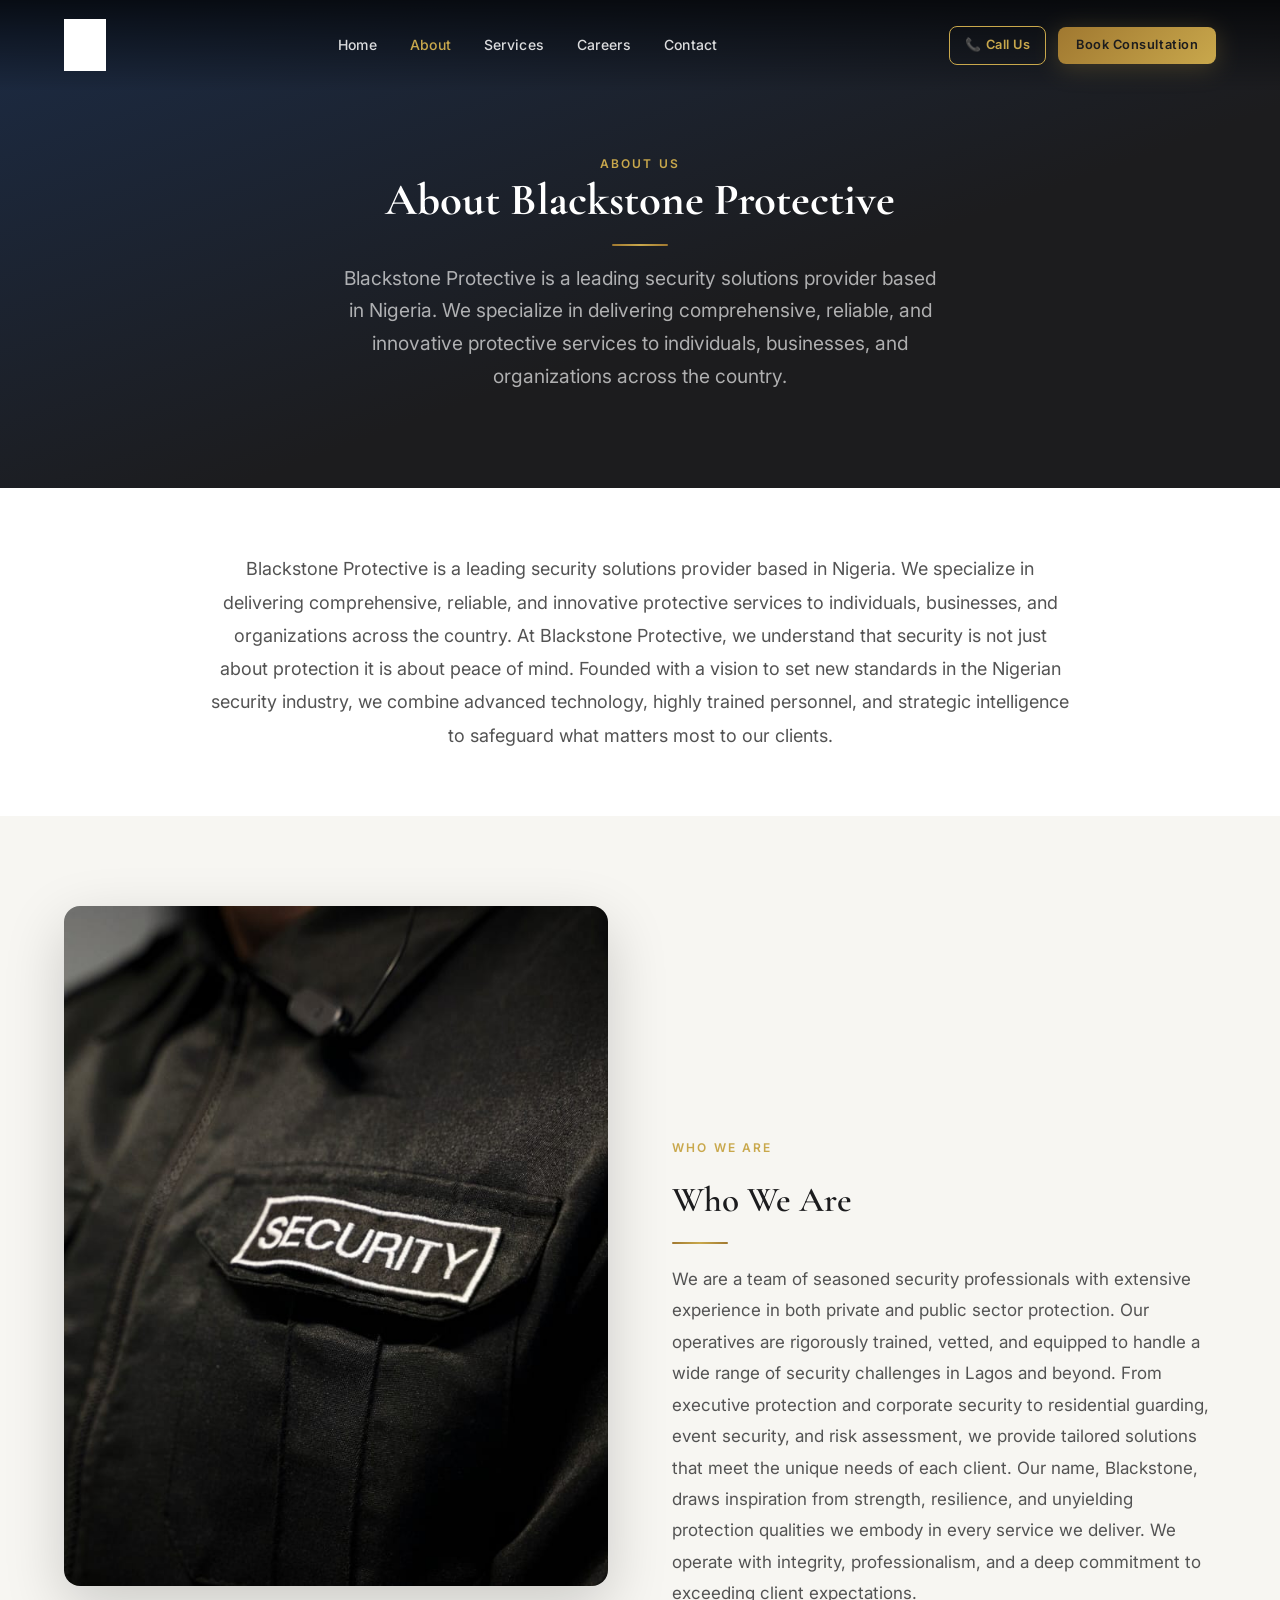
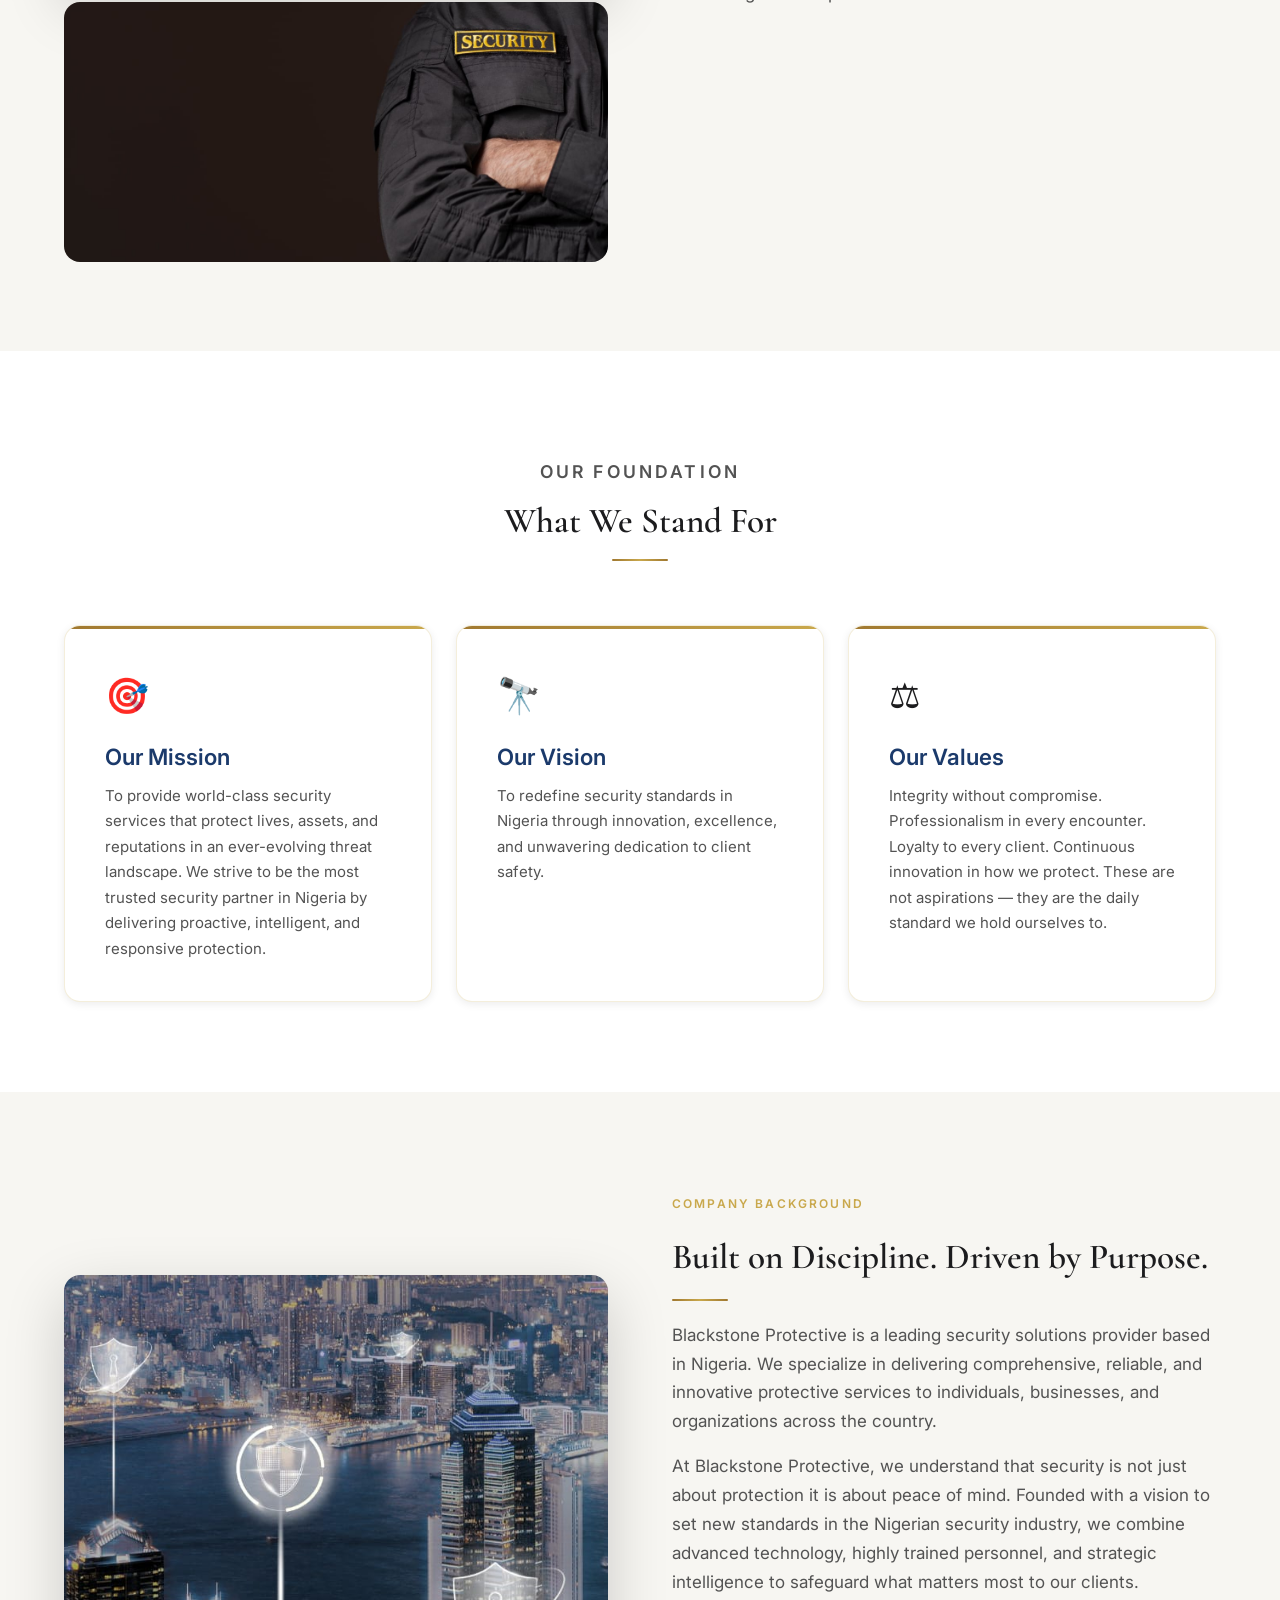
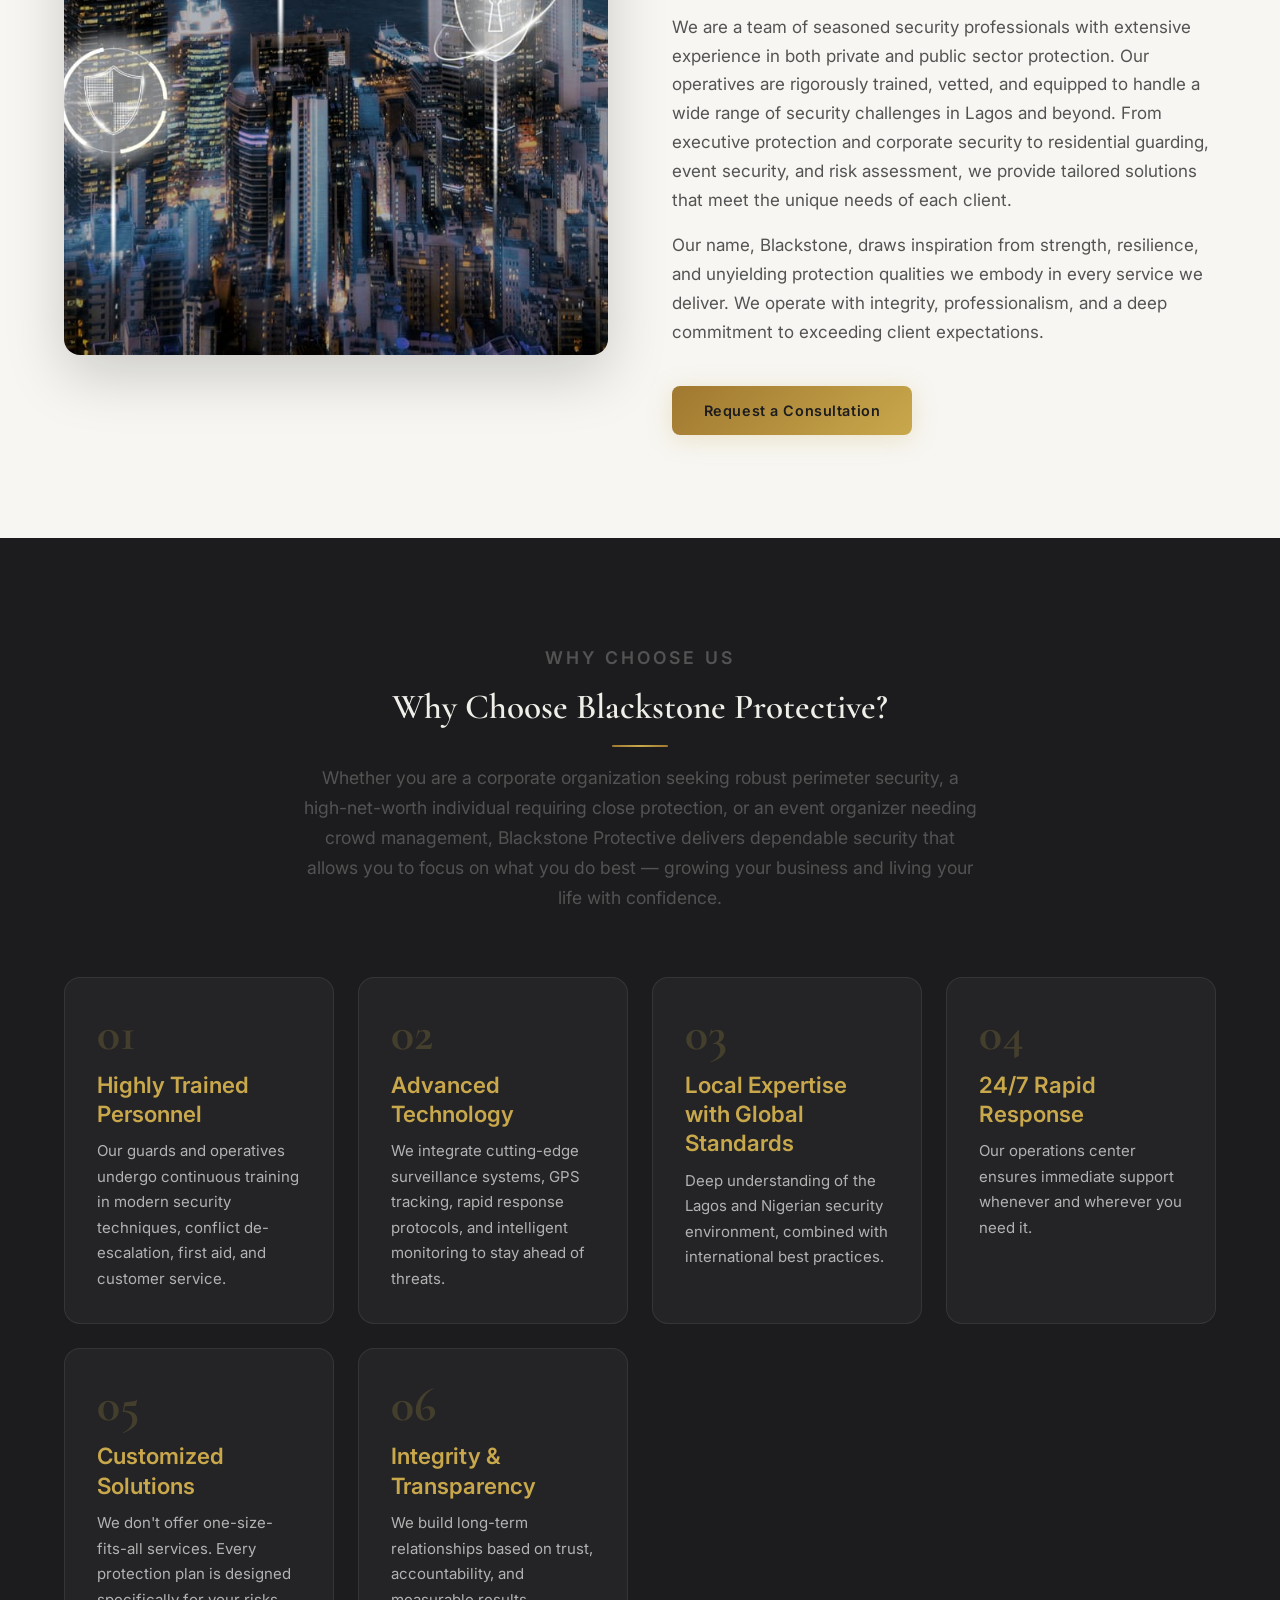
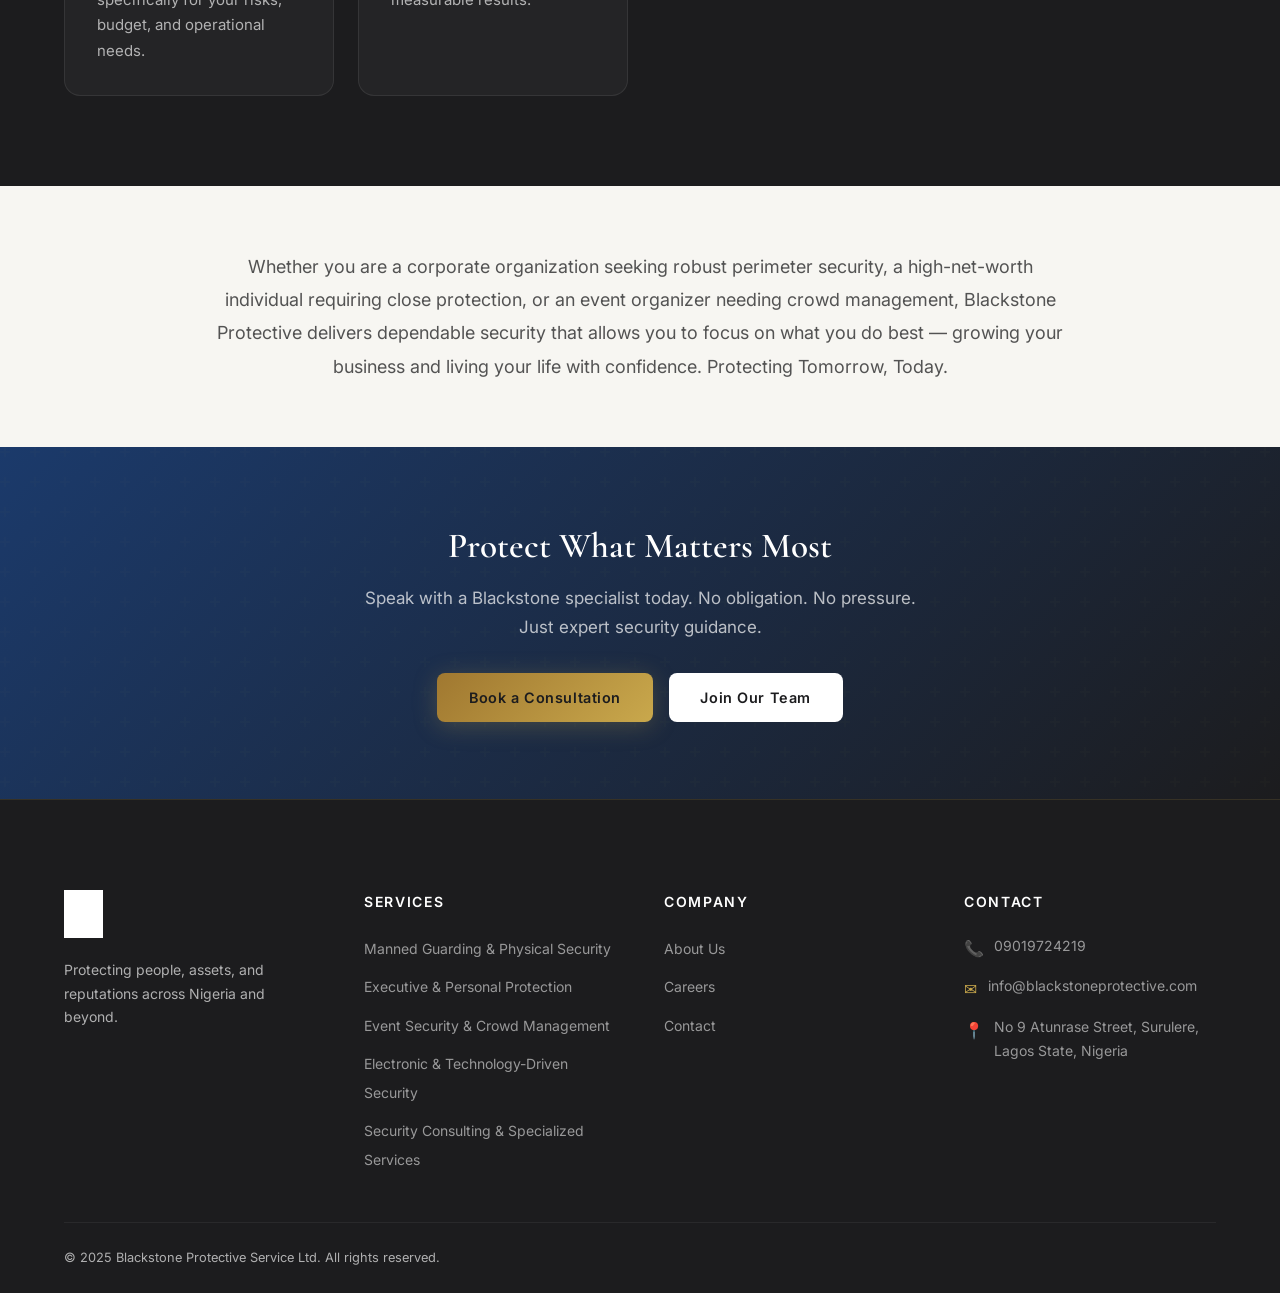
==== about.html @ 9a38664b "Initial commit" ====
<!DOCTYPE html>
<html lang="en">
<head>
  <meta charset="UTF-8">
  <meta name="viewport" content="width=device-width, initial-scale=1.0">
  <title>About Us | Blackstone Protective Service Ltd</title>
  <meta name="description" content="Learn about Blackstone Protective Service Ltd — a leading security solutions provider in Nigeria specialising in comprehensive, reliable, and innovative protective services.">
  <meta name="robots" content="index, follow">
  <link rel="canonical" href="https://blackstoneprotective.com/about.html">
  <meta property="og:title" content="About Blackstone Protective Service Ltd">
  <meta property="og:description" content="We are a team of seasoned security professionals delivering world-class security services that protect lives, assets, and reputations in Nigeria.">
  <meta property="og:image" content="/images/uploads/about-security-badge.jpeg">
  <link rel="icon" type="image/png" href="/images/uploads/logo.png">
  <link rel="preconnect" href="https://fonts.googleapis.com">
  <link rel="preconnect" href="https://fonts.gstatic.com" crossorigin>
  <link rel="stylesheet" href="/css/style.css">
</head>
<body>

<!-- HEADER -->
<header id="site-header" role="banner">
  <div class="container header-inner">
    <a href="/" class="site-logo" aria-label="Blackstone Protective — Home">
      <img src="/images/uploads/logo.png" alt="Blackstone Protective Service Ltd" id="header-logo">
    </a>
    <nav class="site-nav" aria-label="Main navigation">
      <a href="/">Home</a>
      <a href="/about.html" class="active">About</a>
      <a href="/#services">Services</a>
      <a href="/careers.html">Careers</a>
      <a href="/booking.html">Contact</a>
    </nav>
    <div class="header-cta">
      <a href="tel:09019724219" class="btn btn-outline" style="font-size:0.8rem;padding:0.6em 1.2em;">📞 Call Us</a>
      <a href="/booking.html" class="btn btn-primary" style="font-size:0.8rem;padding:0.6em 1.4em;">Book Consultation</a>
    </div>
    <button class="menu-toggle" id="menu-toggle" aria-label="Toggle navigation" aria-expanded="false">
      <span></span><span></span><span></span>
    </button>
  </div>
</header>

<nav class="mobile-nav" id="mobile-nav" aria-label="Mobile navigation">
  <a href="/">Home</a><a href="/about.html">About</a><a href="/#services">Services</a>
  <a href="/careers.html">Careers</a><a href="/booking.html">Contact</a>
  <div class="mobile-nav-footer">
    <a href="/booking.html" class="btn btn-primary">Book a Consultation</a>
  </div>
</nav>

<main id="main-content">

<!-- PAGE HERO -->
<section class="page-hero" aria-labelledby="about-page-title">
  <div class="container">
    <p class="overline" id="about-overline">About Us</p>
    <h1 id="about-page-title">About Blackstone Protective</h1>
    <div class="gold-divider" style="margin: 1rem auto;"></div>
    <p class="subtitle" id="about-subtitle">Blackstone Protective is a leading security solutions provider based in Nigeria, specializing in comprehensive, reliable, and innovative protective services.</p>
  </div>
</section>

<!-- OPENING PARAGRAPH -->
<section style="background: var(--white); padding-block: clamp(2.5rem, 5vw, 4rem);" aria-label="About Blackstone Protective">
  <div class="container">
    <div style="max-width: 860px; margin-inline: auto; text-align: center;">
      <p id="about-opening" style="font-size: clamp(1rem, 1.5vw, 1.125rem); line-height: 1.85; color: var(--text-secondary);">Blackstone Protective is a leading security solutions provider based in Nigeria. We specialize in delivering comprehensive, reliable, and innovative protective services to individuals, businesses, and organizations across the country. At Blackstone Protective, we understand that security is not just about protection it is about peace of mind. Founded with a vision to set new standards in the Nigerian security industry, we combine advanced technology, highly trained personnel, and strategic intelligence to safeguard what matters most to our clients.</p>
    </div>
  </div>
</section>

<!-- WHO WE ARE -->
<section style="background: var(--off-white); padding-block: clamp(3rem, 7vw, 6rem);" aria-labelledby="who-we-are-title">
  <div class="container">
    <div class="about-grid">
      <div class="about-image-wrap fade-up" style="display:flex; flex-direction:column; gap:1rem;">
        <img class="about-image-main" id="who-we-are-img1" src="/images/uploads/about-security-badge.jpeg" alt="Security operative in black uniform with SECURITY badge" loading="lazy" style="border-radius: var(--radius-lg); object-fit:cover; width:100%;">
        <img id="who-we-are-img2" src="/images/uploads/about-operative-arms-crossed.jpeg" alt="Security operative in black uniform with arms crossed against dark background" loading="lazy" style="border-radius: var(--radius-lg); object-fit:cover; width:100%; max-height:260px;">
      </div>
      <div class="about-content fade-up delay-2">
        <p class="overline" style="color: var(--gold);" id="who-we-are-overline">Who We Are</p>
        <h2 style="color: var(--charcoal);" id="who-we-are-title">Who We Are</h2>
        <div class="gold-divider left"></div>
        <p id="who-we-are-body" style="color: var(--text-secondary); line-height:1.85; margin-top:1.25rem;">We are a team of seasoned security professionals with extensive experience in both private and public sector protection. Our operatives are rigorously trained, vetted, and equipped to handle a wide range of security challenges in Lagos and beyond. From executive protection and corporate security to residential guarding, event security, and risk assessment, we provide tailored solutions that meet the unique needs of each client. Our name, Blackstone, draws inspiration from strength, resilience, and unyielding protection qualities we embody in every service we deliver. We operate with integrity, professionalism, and a deep commitment to exceeding client expectations.</p>
      </div>
    </div>
  </div>
</section>

<!-- MISSION / VISION -->
<section aria-labelledby="mvv-title" style="padding-block: clamp(3rem, 7vw, 6rem);">
  <div class="container">
    <div class="section-header fade-up">
      <p class="overline">Our Foundation</p>
      <h2 id="mvv-title">What We Stand For</h2>
      <div class="gold-divider"></div>
    </div>
    <div class="mv-grid">
      <div class="mv-card fade-up delay-1" id="mission-card">
        <div class="mv-icon" id="mission-icon">🎯</div>
        <h3 id="mission-title">Our Mission</h3>
        <p id="mission-body">To provide world-class security services that protect lives, assets, and reputations in an ever-evolving threat landscape. We strive to be the most trusted security partner in Nigeria by delivering proactive, intelligent, and responsive protection.</p>
      </div>
      <div class="mv-card fade-up delay-2" id="vision-card">
        <div class="mv-icon" id="vision-icon">🔭</div>
        <h3 id="vision-title">Our Vision</h3>
        <p id="vision-body">To redefine security standards in Nigeria through innovation, excellence, and unwavering dedication to client safety.</p>
      </div>
      <div class="mv-card fade-up delay-3" id="values-card">
        <div class="mv-icon" id="values-icon">⚖️</div>
        <h3 id="values-title">Our Values</h3>
        <p id="values-body">Integrity without compromise. Professionalism in every encounter. Loyalty to every client. Continuous innovation in how we protect. These are not aspirations — they are the daily standard we hold ourselves to.</p>
      </div>
    </div>
  </div>
</section>

<!-- STORY / CITY SECURITY IMAGE -->
<section style="background: var(--off-white);" aria-labelledby="story-title">
  <div class="container">
    <div class="about-grid" style="flex-direction: row-reverse;">
      <div class="about-image-wrap fade-up">
        <img class="about-image-main" id="story-img" src="/images/uploads/about-city-security-digital.jpeg" alt="City skyline at night with digital security shield overlays" loading="lazy">
      </div>
      <div class="about-content fade-up delay-2">
        <p class="overline" style="color: var(--gold);" id="story-overline">Company Background</p>
        <h2 style="color: var(--charcoal);" id="story-title">Built on Discipline.<br>Driven by Purpose.</h2>
        <div class="gold-divider left"></div>
        <div id="story-paragraphs" style="margin-top:1.25rem;"></div>
        <a href="/booking.html" class="btn btn-primary" id="story-cta" style="margin-top:1.5rem;">Request a Consultation</a>
      </div>
    </div>
  </div>
</section>

<!-- WHY CHOOSE BLACKSTONE PROTECTIVE -->
<section id="why-choose" aria-labelledby="why-title" style="padding-block: clamp(3rem, 7vw, 6rem);">
  <div class="container">
    <div class="section-header fade-up">
      <p class="overline" id="why-overline">Why Choose Us</p>
      <h2 id="why-title">Why Choose Blackstone Protective?</h2>
      <div class="gold-divider"></div>
      <p id="why-subtitle" style="max-width:680px;margin-inline:auto;color:var(--text-secondary);">Every decision we make is filtered through one question: does this better protect our client? Here is what that commitment looks like in practice.</p>
    </div>
    <div class="why-grid" id="why-grid">
      <!-- Populated by JS -->
    </div>
  </div>
</section>

<!-- CLOSING PARAGRAPH -->
<section style="background: var(--off-white); padding-block: clamp(2.5rem, 5vw, 4rem);" aria-label="Closing statement">
  <div class="container">
    <div style="max-width: 860px; margin-inline: auto; text-align: center;">
      <p id="about-closing" style="font-size: clamp(1rem, 1.5vw, 1.125rem); line-height: 1.85; color: var(--text-secondary);">Whether you are a corporate organization seeking robust perimeter security, a high-net-worth individual requiring close protection, or an event organizer needing crowd management, Blackstone Protective delivers dependable security that allows you to focus on what you do best — growing your business and living your life with confidence. Protecting Tomorrow, Today.</p>
    </div>
  </div>
</section>

<!-- CTA BANNER -->
<div class="cta-banner">
  <div class="container">
    <h2>Protect What Matters Most</h2>
    <p>Speak with a Blackstone specialist today. No obligation. No pressure. Just expert security guidance.</p>
    <div class="btn-group">
      <a href="/booking.html" class="btn btn-primary" id="about-cta-book">Book a Consultation</a>
      <a href="/careers.html" class="btn btn-white" id="about-cta-careers">Join Our Team</a>
    </div>
  </div>
</div>

</main>

<!-- FOOTER -->
<footer role="contentinfo">
  <div class="container">
    <div class="footer-grid">
      <div class="footer-brand">
        <div class="logo-wrap"><img src="/images/uploads/logo.png" alt="Blackstone Protective"></div>
        <p>Protecting people, assets, and reputations across Nigeria and beyond.</p>
      </div>
      <div class="footer-col"><h4>Services</h4><ul>
        <li><a href="/#services">Manned Guarding & Physical Security</a></li>
        <li><a href="/#services">Executive & Personal Protection</a></li>
        <li><a href="/#services">Event Security & Crowd Management</a></li>
        <li><a href="/#services">Electronic & Technology-Driven Security</a></li>
        <li><a href="/#services">Security Consulting & Specialized Services</a></li>
      </ul></div>
      <div class="footer-col"><h4>Company</h4><ul>
        <li><a href="/about.html">About Us</a></li>
        <li><a href="/careers.html">Careers</a></li>
        <li><a href="/booking.html">Contact</a></li>
      </ul></div>
      <div class="footer-col"><h4>Contact</h4>
        <div class="footer-contact-item"><span class="icon">📞</span><a href="tel:09019724219">09019724219</a></div>
        <div class="footer-contact-item"><span class="icon">✉️</span><a href="mailto:info@blackstoneprotective.com">info@blackstoneprotective.com</a></div>
        <div class="footer-contact-item"><span class="icon">📍</span><span>No 9 Atunrase Street, Surulere, Lagos State, Nigeria</span></div>
      </div>
    </div>
    <div class="footer-bottom">
      <p>© 2025 Blackstone Protective Service Ltd. All rights reserved.</p>
    </div>
  </div>
</footer>

<button id="back-to-top" aria-label="Back to top" style="position:fixed;bottom:2rem;right:2rem;width:44px;height:44px;border-radius:50%;background:var(--gold);color:var(--charcoal);font-size:1.2rem;display:flex;align-items:center;justify-content:center;box-shadow:var(--shadow-gold);opacity:0;transform:translateY(10px);transition:opacity 0.3s,transform 0.3s;pointer-events:none;z-index:900;border:none;cursor:pointer;">↑</button>
<style>#back-to-top.visible{opacity:1;transform:translateY(0);pointer-events:auto;}</style>

<script src="/js/cms-fetch.js"></script>
<script src="/js/main.js"></script>
<script>
(async () => {
  const data = await CMS.fetch('about');
  if (!data) return;

  const setText = (id, val) => { const el = document.getElementById(id); if (el && val != null) el.textContent = val; };

  // Page hero
  setText('about-overline',   data.page_hero?.overline);
  setText('about-page-title', data.page_hero?.title);
  setText('about-subtitle',   data.page_hero?.subtitle);

  // Opening paragraph
  setText('about-opening', data.opening_paragraph);

  // Who We Are
  if (data.who_we_are) {
    setText('who-we-are-title', data.who_we_are.title);
    setText('who-we-are-body',  data.who_we_are.body);
    const img1 = document.getElementById('who-we-are-img1');
    if (img1 && data.who_we_are.image) { img1.src = data.who_we_are.image; img1.alt = data.who_we_are.image_alt || ''; }
    const img2 = document.getElementById('who-we-are-img2');
    if (img2 && data.who_we_are.image2) { img2.src = data.who_we_are.image2; img2.alt = data.who_we_are.image2_alt || ''; }
  }

  // M V V
  setText('mission-icon',  data.mission?.icon);
  setText('mission-title', data.mission?.title);
  setText('mission-body',  data.mission?.body);
  setText('vision-icon',   data.vision?.icon);
  setText('vision-title',  data.vision?.title);
  setText('vision-body',   data.vision?.body);
  setText('values-icon',   data.values?.icon);
  setText('values-title',  data.values?.title);
  setText('values-body',   data.values?.body);

  // Story
  setText('story-overline', data.story_section?.overline);
  setText('story-title',    data.story_section?.title);
  if (data.story_section?.paragraphs) {
    document.getElementById('story-paragraphs').innerHTML =
      data.story_section.paragraphs.map(p => `<p style="color:var(--text-secondary);margin-bottom:1rem;">${p}</p>`).join('');
  }
  if (data.story_section?.image) {
    const img = document.getElementById('story-img');
    img.src = data.story_section.image;
    img.alt = data.story_section.image_alt || '';
  }

  // Why Choose
  setText('why-overline',  data.why_choose?.overline);
  setText('why-title',     data.why_choose?.title);
  setText('why-subtitle',  data.why_choose?.subtitle);
  if (data.why_choose?.items) {
    document.getElementById('why-grid').innerHTML = data.why_choose.items.map((item, i) => `
      <div class="why-card fade-up delay-${(i % 4) + 1}" id="why-${i+1}">
        <div class="why-number">${item.number}</div>
        <h3>${item.title}</h3>
        <p>${item.body}</p>
      </div>
    `).join('');
  }

  // Closing paragraph
  setText('about-closing', data.closing_paragraph);

  CMS.observeFade();
})();
</script>
</body>
</html>
---- css/style.css ----
/* ============================================================
   BLACKSTONE PROTECTIVE SERVICE LTD — GLOBAL STYLESHEET
   Charcoal · White · Gold accent
   Mobile-first | CSS Grid + Flexbox | CSS clamp() typography
   ============================================================ */

/* ── Google Fonts ── */
@import url('https://fonts.googleapis.com/css2?family=Cormorant+Garamond:wght@400;600;700&family=Inter:wght@300;400;500;600;700&display=swap');

/* ── Design Tokens ── */
:root {
  --charcoal:          #1C1C1E;
  --charcoal-800:      #232325;
  --charcoal-700:      #2C2C2E;
  --charcoal-600:      #3A3A3C;
  --gold:              #C9A84C;
  --gold-light:        #E0C46A;
  --gold-dark:         #A07830;
  --sec-blue:          #1B3A6B;
  --sec-blue-light:    #2D5FA6;
  --white:             #FFFFFF;
  --off-white:         #F7F6F2;
  --text-primary:      #1C1C1E;
  --text-secondary:    #535353;
  --text-muted:        #8A8A8E;
  --text-on-dark:      #F0EEE8;
  --border:            rgba(201,168,76,0.2);
  --border-subtle:     rgba(255,255,255,0.08);
  --shadow-sm:         0 2px 8px rgba(0,0,0,0.08);
  --shadow-md:         0 8px 32px rgba(0,0,0,0.12);
  --shadow-lg:         0 20px 60px rgba(0,0,0,0.18);
  --shadow-gold:       0 4px 24px rgba(201,168,76,0.25);
  --radius-sm:         4px;
  --radius-md:         8px;
  --radius-lg:         16px;
  --transition:        0.3s cubic-bezier(0.4, 0, 0.2, 1);
  --transition-slow:   0.6s cubic-bezier(0.4, 0, 0.2, 1);
  --section-pad:       clamp(4rem, 8vw, 8rem);
  --container:         min(90%, 1200px);
  --font-display:      'Cormorant Garamond', Georgia, serif;
  --font-body:         'Inter', system-ui, sans-serif;
}

/* ── Reset & Base ── */
*, *::before, *::after { box-sizing: border-box; margin: 0; padding: 0; }

html {
  scroll-behavior: smooth;
  -webkit-text-size-adjust: 100%;
}

body {
  font-family: var(--font-body);
  font-size: clamp(0.9375rem, 1.5vw, 1.0625rem);
  line-height: 1.7;
  color: var(--text-primary);
  background: var(--white);
  overflow-x: hidden;
}

img { max-width: 100%; height: auto; display: block; }
a { text-decoration: none; color: inherit; }
ul, ol { list-style: none; }
button { cursor: pointer; font-family: var(--font-body); border: none; background: none; }
input, select, textarea, button { font: inherit; }

/* ── Utility ── */
.container { width: var(--container); margin-inline: auto; }

.visually-hidden {
  position: absolute;
  width: 1px; height: 1px;
  padding: 0; margin: -1px;
  overflow: hidden;
  clip: rect(0,0,0,0);
  white-space: nowrap;
  border: 0;
}

/* Honeypot */
.hp-field { display: none !important; visibility: hidden; height: 0; width: 0; position: absolute; left: -9999px; }

/* ── Typography Scale ── */
.display-1 { font-family: var(--font-display); font-size: clamp(2.8rem, 6vw, 5.5rem); font-weight: 700; line-height: 1.1; letter-spacing: -0.02em; }
.display-2 { font-family: var(--font-display); font-size: clamp(2rem, 4.5vw, 3.8rem); font-weight: 700; line-height: 1.15; letter-spacing: -0.015em; }
h1 { font-family: var(--font-display); font-size: clamp(1.8rem, 3.5vw, 2.8rem); font-weight: 700; line-height: 1.2; }
h2 { font-family: var(--font-display); font-size: clamp(1.5rem, 2.8vw, 2.2rem); font-weight: 600; line-height: 1.25; }
h3 { font-size: clamp(1.1rem, 2vw, 1.4rem); font-weight: 600; line-height: 1.3; }
h4 { font-size: clamp(1rem, 1.5vw, 1.15rem); font-weight: 600; }
.overline { font-size: 0.75rem; font-weight: 600; letter-spacing: 0.18em; text-transform: uppercase; color: var(--gold); }

/* ── Section Layout ── */
section { padding-block: var(--section-pad); position: relative; }
.section-header { text-align: center; max-width: 680px; margin-inline: auto; margin-bottom: clamp(2.5rem, 5vw, 4rem); }
.section-header p { margin-top: 1rem; color: var(--text-secondary); font-size: clamp(0.95rem, 1.5vw, 1.1rem); }
.section-header .overline { margin-bottom: 0.75rem; }

/* ── Gold Divider ── */
.gold-divider {
  width: 3.5rem; height: 2px;
  background: linear-gradient(90deg, var(--gold-dark), var(--gold), var(--gold-dark));
  margin: 1rem auto 0;
  border-radius: 2px;
}
.gold-divider.left { margin-left: 0; }

/* ── Buttons ── */
.btn {
  display: inline-flex; align-items: center; gap: 0.5rem;
  padding: 0.85em 2.2em;
  font-size: 0.9rem; font-weight: 600; letter-spacing: 0.04em;
  border-radius: var(--radius-md);
  transition: var(--transition);
  white-space: nowrap;
}

.btn-primary {
  background: linear-gradient(135deg, var(--gold-dark), var(--gold));
  color: var(--charcoal);
  box-shadow: var(--shadow-gold);
}
.btn-primary:hover { background: linear-gradient(135deg, var(--gold), var(--gold-light)); transform: translateY(-2px); box-shadow: 0 8px 30px rgba(201,168,76,0.4); }

.btn-outline {
  border: 1.5px solid var(--gold);
  color: var(--gold);
  background: transparent;
}
.btn-outline:hover { background: var(--gold); color: var(--charcoal); transform: translateY(-2px); }

.btn-dark {
  background: var(--charcoal);
  color: var(--white);
}
.btn-dark:hover { background: var(--charcoal-700); transform: translateY(-2px); box-shadow: var(--shadow-md); }

.btn-white {
  background: var(--white);
  color: var(--charcoal);
  font-weight: 600;
}
.btn-white:hover { background: var(--off-white); transform: translateY(-2px); }

/* ── Loading Skeleton ── */
.skeleton { background: linear-gradient(90deg, #e8e8e8 25%, #f2f2f2 50%, #e8e8e8 75%); background-size: 200% 100%; animation: skeleton-pulse 1.5s ease-in-out infinite; border-radius: var(--radius-sm); }
@keyframes skeleton-pulse { 0% { background-position: 200% 0; } 100% { background-position: -200% 0; } }

/* ── Fade-in Animation ── */
.fade-up { opacity: 0; transform: translateY(30px); transition: opacity 0.7s ease, transform 0.7s ease; }
.fade-up.in-view { opacity: 1; transform: translateY(0); }
.fade-up.delay-1 { transition-delay: 0.1s; }
.fade-up.delay-2 { transition-delay: 0.2s; }
.fade-up.delay-3 { transition-delay: 0.3s; }
.fade-up.delay-4 { transition-delay: 0.4s; }

/* ============================================================
   HEADER
   ============================================================ */
#site-header {
  position: fixed; top: 0; left: 0; right: 0; z-index: 1000;
  padding-block: 1.2rem;
  transition: background var(--transition), box-shadow var(--transition), padding var(--transition);
}

#site-header.scrolled {
  background: rgba(28,28,30,0.97);
  backdrop-filter: blur(12px);
  -webkit-backdrop-filter: blur(12px);
  box-shadow: 0 1px 0 rgba(201,168,76,0.2), 0 4px 24px rgba(0,0,0,0.3);
  padding-block: 0.8rem;
}

#site-header.at-top {
  background: linear-gradient(180deg, rgba(0,0,0,0.7) 0%, transparent 100%);
}

.header-inner {
  display: flex; align-items: center; justify-content: space-between;
  gap: 2rem;
}

.site-logo {
  flex-shrink: 0;
  display: flex; align-items: center;
}

.site-logo img {
  height: clamp(36px, 5vw, 52px);
  width: auto;
  object-fit: contain;
  filter: brightness(0) invert(1);
  transition: opacity var(--transition);
}
.site-logo:hover img { opacity: 0.85; }

/* Logo text fallback */
.logo-text {
  font-family: var(--font-display);
  font-size: clamp(1.1rem, 2vw, 1.5rem);
  font-weight: 700;
  color: var(--white);
  letter-spacing: 0.05em;
  display: flex; flex-direction: column; line-height: 1.1;
}
.logo-text span { font-size: 0.55em; font-weight: 400; letter-spacing: 0.2em; color: var(--gold); }

/* Nav */
.site-nav { display: none; }

@media (min-width: 900px) {
  .site-nav {
    display: flex; align-items: center; gap: 0.25rem;
  }
}

.site-nav a {
  padding: 0.5rem 0.9rem;
  font-size: 0.875rem; font-weight: 500;
  color: rgba(255,255,255,0.85);
  border-radius: var(--radius-sm);
  transition: color var(--transition), background var(--transition);
  letter-spacing: 0.02em;
}
.site-nav a:hover, .site-nav a.active { color: var(--gold); }

.header-cta {
  display: none;
}
@media (min-width: 900px) {
  .header-cta { display: flex; align-items: center; gap: 0.75rem; }
}

/* Mobile menu toggle */
.menu-toggle {
  display: flex; flex-direction: column; justify-content: center; gap: 5px;
  width: 36px; height: 36px; padding: 4px;
  cursor: pointer; background: none; border: none;
  border-radius: var(--radius-sm);
  transition: background var(--transition);
}
.menu-toggle:hover { background: rgba(255,255,255,0.1); }
.menu-toggle span {
  display: block; width: 100%; height: 2px;
  background: var(--white);
  border-radius: 2px;
  transition: transform var(--transition), opacity var(--transition);
}
.menu-toggle.open span:nth-child(1) { transform: translateY(7px) rotate(45deg); }
.menu-toggle.open span:nth-child(2) { opacity: 0; transform: scaleX(0); }
.menu-toggle.open span:nth-child(3) { transform: translateY(-7px) rotate(-45deg); }

@media (min-width: 900px) { .menu-toggle { display: none; } }

/* Mobile nav drawer */
.mobile-nav {
  display: none;
  position: fixed; top: 0; left: 0; right: 0; bottom: 0; z-index: 999;
  background: rgba(28,28,30,0.98);
  backdrop-filter: blur(20px);
  flex-direction: column; align-items: center; justify-content: center;
  gap: 0.5rem;
  padding: 2rem;
}
.mobile-nav.open { display: flex; }

.mobile-nav a {
  font-family: var(--font-display);
  font-size: clamp(1.6rem, 4vw, 2.2rem);
  font-weight: 600;
  color: var(--white);
  padding: 0.5rem 1rem;
  transition: color var(--transition);
  text-align: center;
}
.mobile-nav a:hover { color: var(--gold); }

.mobile-nav-footer {
  margin-top: 2rem; display: flex; flex-direction: column; align-items: center; gap: 1rem;
}

/* ============================================================
   HERO SECTION
   ============================================================ */
.hero {
  position: relative;
  min-height: 100svh;
  display: flex; align-items: center;
  overflow: hidden;
  padding-top: 5rem;
}

.hero-bg {
  position: absolute; inset: 0;
  background-color: var(--charcoal);
}

.hero-bg img {
  width: 100%; height: 100%;
  object-fit: cover;
  object-position: center 30%;
  opacity: 0.5;
  transition: opacity 1s ease;
}

.hero-overlay {
  position: absolute; inset: 0;
  background: linear-gradient(
    135deg,
    rgba(28,28,30,0.85) 0%,
    rgba(28,28,30,0.6) 50%,
    rgba(27,58,107,0.4) 100%
  );
}

.hero-content {
  position: relative; z-index: 2;
  width: var(--container); margin-inline: auto;
  padding-block: 4rem;
}



.hero-title {
  font-family: var(--font-display);
  font-size: clamp(2.8rem, 6.5vw, 5.8rem);
  font-weight: 700;
  line-height: 1.05;
  letter-spacing: -0.02em;
  color: var(--white);
  max-width: 700px;
  margin-bottom: 1.5rem;
}

.hero-title .accent { color: var(--gold); display: block; }

.hero-subtitle {
  font-size: clamp(1rem, 2vw, 1.2rem);
  color: rgba(255,255,255,0.75);
  max-width: 520px;
  line-height: 1.7;
  margin-bottom: 2.5rem;
}

.hero-actions { display: flex; flex-wrap: wrap; gap: 1rem; margin-bottom: 3.5rem; }


/* Scroll indicator */
.hero-scroll {
  position: absolute; bottom: 2.5rem; left: 50%; transform: translateX(-50%);
  z-index: 2; display: flex; flex-direction: column; align-items: center; gap: 0.5rem;
}
.hero-scroll span { font-size: 0.7rem; letter-spacing: 0.15em; text-transform: uppercase; color: rgba(255,255,255,0.45); }
.scroll-line {
  width: 1px; height: 48px;
  background: linear-gradient(180deg, rgba(201,168,76,0.8), transparent);
  animation: scroll-anim 2s ease infinite;
}
@keyframes scroll-anim { 0% { transform: scaleY(0); transform-origin: top; } 50% { transform: scaleY(1); transform-origin: top; } 51% { transform-origin: bottom; } 100% { transform: scaleY(0); transform-origin: bottom; } }



/* ============================================================
   SERVICES
   ============================================================ */
#services { background: var(--off-white); }

.services-grid {
  display: grid;
  grid-template-columns: repeat(auto-fill, minmax(min(100%, 340px), 1fr));
  gap: 1.5rem;
}

.service-card {
  background: var(--white);
  border-radius: var(--radius-lg);
  overflow: hidden;
  box-shadow: var(--shadow-sm);
  transition: transform var(--transition), box-shadow var(--transition);
  display: flex; flex-direction: column;
}
.service-card:hover { transform: translateY(-6px); box-shadow: var(--shadow-lg); }

.service-card-image {
  width: 100%; height: 220px;
  overflow: hidden;
  position: relative;
}
.service-card-image img {
  width: 100%; height: 100%;
  object-fit: cover;
  transition: transform var(--transition-slow);
}
.service-card:hover .service-card-image img { transform: scale(1.05); }

.service-card-image-overlay {
  position: absolute; inset: 0;
  background: linear-gradient(180deg, transparent 40%, rgba(28,28,30,0.7) 100%);
}

.service-card-badge {
  position: absolute; top: 1rem; left: 1rem;
  background: rgba(201,168,76,0.9);
  color: var(--charcoal);
  font-size: 0.7rem; font-weight: 700; letter-spacing: 0.1em; text-transform: uppercase;
  padding: 0.3em 0.7em;
  border-radius: 100px;
}

.service-card-body { padding: 1.75rem; flex: 1; display: flex; flex-direction: column; }

.service-icon {
  width: 48px; height: 48px;
  background: linear-gradient(135deg, rgba(201,168,76,0.15), rgba(201,168,76,0.05));
  border: 1px solid var(--border);
  border-radius: var(--radius-md);
  display: flex; align-items: center; justify-content: center;
  font-size: 1.4rem; margin-bottom: 1rem;
}

.service-card-body h3 { margin-bottom: 0.65rem; }
.service-card-body p { color: var(--text-secondary); font-size: 0.9375rem; flex: 1; }
.service-card-link {
  display: inline-flex; align-items: center; gap: 0.4rem;
  margin-top: 1.25rem;
  font-size: 0.875rem; font-weight: 600;
  color: var(--gold-dark);
  transition: gap var(--transition);
}
.service-card-link:hover { gap: 0.7rem; }

/* ============================================================
   ABOUT SECTION (Home preview)
   ============================================================ */
#about-preview {
  background: var(--charcoal);
  color: var(--text-on-dark);
}

.about-grid {
  display: grid;
  grid-template-columns: 1fr;
  gap: 3rem;
  align-items: center;
}

@media (min-width: 800px) {
  .about-grid { grid-template-columns: 1fr 1fr; gap: 4rem; }
}

.about-image-wrap {
  position: relative;
}

.about-image-main {
  width: 100%;
  aspect-ratio: 4/5;
  object-fit: cover;
  border-radius: var(--radius-lg);
  box-shadow: var(--shadow-lg);
}



.about-content .overline { color: var(--gold); }
.about-content h2 { color: var(--white); margin-block: 0.75rem 1.25rem; }
.about-content p { color: rgba(255,255,255,0.7); margin-bottom: 1.25rem; }

.about-pillars {
  display: grid; grid-template-columns: 1fr 1fr;
  gap: 1rem; margin-block: 1.75rem 2rem;
}

.about-pillar {
  display: flex; align-items: flex-start; gap: 0.75rem;
  padding: 1rem;
  background: rgba(255,255,255,0.04);
  border: 1px solid var(--border-subtle);
  border-radius: var(--radius-md);
}
.about-pillar .icon { font-size: 1.3rem; margin-top: 0.1rem; flex-shrink: 0; }
.about-pillar h4 { font-size: 0.875rem; font-weight: 600; color: var(--white); }
.about-pillar p { font-size: 0.8rem; color: rgba(255,255,255,0.55); margin-top: 0.2rem; }

/* ============================================================
   CTA BANNER
   ============================================================ */
.cta-banner {
  background: linear-gradient(135deg, var(--sec-blue) 0%, var(--charcoal) 100%);
  padding-block: clamp(3rem, 6vw, 5rem);
  text-align: center;
  position: relative;
  overflow: hidden;
}

.cta-banner::before {
  content: '';
  position: absolute; inset: 0;
  background: url("data:image/svg+xml,%3Csvg width='60' height='60' viewBox='0 0 60 60' xmlns='http://www.w3.org/2000/svg'%3E%3Cg fill='none' fill-rule='evenodd'%3E%3Cg fill='%23c9a84c' fill-opacity='0.04'%3E%3Cpath d='M36 34v-4h-2v4h-4v2h4v4h2v-4h4v-2h-4zm0-30V0h-2v4h-4v2h4v4h2V6h4V4h-4zM6 34v-4H4v4H0v2h4v4h2v-4h4v-2H6zM6 4V0H4v4H0v2h4v4h2V6h4V4H6z'/%3E%3C/g%3E%3C/g%3E%3C/svg%3E");
  opacity: 0.5;
}

.cta-banner .container { position: relative; z-index: 1; }
.cta-banner h2 { color: var(--white); margin-bottom: 1rem; }
.cta-banner p { color: rgba(255,255,255,0.7); max-width: 560px; margin-inline: auto; margin-bottom: 2rem; }
.cta-banner .btn-group { display: flex; flex-wrap: wrap; gap: 1rem; justify-content: center; }

/* ============================================================
   ABOUT PAGE — FULL
   ============================================================ */
.page-hero {
  background: var(--charcoal);
  padding-block: clamp(7rem, 12vw, 11rem) clamp(4rem, 8vw, 6rem);
  text-align: center;
  position: relative;
}
.page-hero::after {
  content: '';
  position: absolute; inset: 0;
  background: linear-gradient(160deg, var(--sec-blue) 0%, var(--charcoal) 60%);
  opacity: 0.5;
}
.page-hero .container { position: relative; z-index: 1; }
.page-hero h1 { color: var(--white); margin-bottom: 1rem; }
.page-hero .subtitle { color: rgba(255,255,255,0.65); font-size: clamp(1rem, 1.8vw, 1.2rem); max-width: 600px; margin-inline: auto; }

/* Mission/Vision cards */
.mv-grid {
  display: grid;
  grid-template-columns: repeat(auto-fit, minmax(280px, 1fr));
  gap: 1.5rem;
}

.mv-card {
  padding: 2.5rem;
  border: 1px solid var(--border);
  border-radius: var(--radius-lg);
  background: var(--white);
  box-shadow: var(--shadow-sm);
  position: relative;
  overflow: hidden;
  transition: transform var(--transition), box-shadow var(--transition);
}
.mv-card:hover { transform: translateY(-4px); box-shadow: var(--shadow-md); }

.mv-card::before {
  content: '';
  position: absolute; top: 0; left: 0; right: 0;
  height: 3px;
  background: linear-gradient(90deg, var(--gold-dark), var(--gold));
}

.mv-icon { font-size: 2.2rem; margin-bottom: 1rem; }
.mv-card h3 { color: var(--sec-blue); margin-bottom: 0.75rem; }
.mv-card p { color: var(--text-secondary); font-size: 0.9375rem; }

/* Why Choose section */
#why-choose { background: var(--charcoal); color: var(--text-on-dark); }

.why-grid {
  display: grid;
  grid-template-columns: repeat(auto-fill, minmax(260px, 1fr));
  gap: 1.5rem;
}

.why-card {
  padding: 2rem;
  background: rgba(255,255,255,0.04);
  border: 1px solid var(--border-subtle);
  border-radius: var(--radius-lg);
  transition: background var(--transition), border-color var(--transition);
}
.why-card:hover { background: rgba(255,255,255,0.07); border-color: rgba(201,168,76,0.35); }

.why-number {
  font-family: var(--font-display);
  font-size: 3rem; font-weight: 700;
  color: rgba(201,168,76,0.2);
  line-height: 1; margin-bottom: 0.75rem;
}
.why-card h3 { color: var(--gold); margin-bottom: 0.65rem; }
.why-card p { color: rgba(255,255,255,0.65); font-size: 0.9375rem; }

/* ============================================================
   CAREERS PAGE
   ============================================================ */
.careers-grid {
  display: grid;
  grid-template-columns: repeat(auto-fill, minmax(280px, 1fr));
  gap: 1.25rem;
  margin-bottom: clamp(3rem, 6vw, 5rem);
}

.job-card {
  background: var(--white);
  border: 1px solid rgba(0,0,0,0.08);
  border-radius: var(--radius-lg);
  padding: 1.75rem;
  box-shadow: var(--shadow-sm);
  display: flex; flex-direction: column;
  transition: transform var(--transition), box-shadow var(--transition), border-color var(--transition);
  cursor: pointer;
}
.job-card:hover { transform: translateY(-4px); box-shadow: var(--shadow-md); border-color: var(--gold); }
.job-card.selected { border-color: var(--gold); box-shadow: var(--shadow-gold); }

.job-icon { font-size: 2rem; margin-bottom: 1rem; }
.job-card h3 { margin-bottom: 0.35rem; }
.job-meta {
  display: flex; flex-wrap: wrap; gap: 0.5rem; margin-bottom: 0.75rem;
}
.job-tag {
  font-size: 0.72rem; font-weight: 600; letter-spacing: 0.05em;
  padding: 0.25em 0.7em;
  border-radius: 100px;
  background: rgba(27,58,107,0.08);
  color: var(--sec-blue);
}
.job-tag.gold { background: rgba(201,168,76,0.12); color: var(--gold-dark); }

.job-card p { color: var(--text-secondary); font-size: 0.9rem; flex: 1; }
.job-card .apply-hint {
  margin-top: 1.25rem;
  font-size: 0.8rem; font-weight: 600; color: var(--gold-dark);
  display: flex; align-items: center; gap: 0.4rem;
}

/* Careers form section */
.careers-form-section {
  background: var(--off-white);
  border-radius: var(--radius-lg);
  padding: clamp(2rem, 5vw, 3.5rem);
}

/* ============================================================
   BOOKING PAGE
   ============================================================ */
.booking-layout {
  display: grid;
  grid-template-columns: 1fr;
  gap: 3rem;
  align-items: start;
}

.booking-info { padding-right: 0; }
@media (min-width: 900px) { .booking-info { padding-right: 2rem; } }

.booking-info h2 { margin-bottom: 1rem; }
.booking-info p { color: var(--text-secondary); margin-bottom: 2rem; }

.booking-features { display: flex; flex-direction: column; gap: 1rem; }
.booking-feature {
  display: flex; align-items: flex-start; gap: 1rem;
  padding: 1.25rem;
  background: var(--white);
  border: 1px solid var(--border);
  border-radius: var(--radius-md);
  box-shadow: var(--shadow-sm);
}
.booking-feature .icon { font-size: 1.4rem; flex-shrink: 0; margin-top: 0.1rem; }
.booking-feature h4 { margin-bottom: 0.2rem; }
.booking-feature p { font-size: 0.85rem; color: var(--text-secondary); }

.booking-contact {
  margin-top: 2rem;
  padding-top: 1.5rem;
  border-top: 1px solid var(--border);
}
.booking-contact p { font-size: 0.875rem; color: var(--text-secondary); margin-bottom: 0.5rem; }
.booking-contact a { color: var(--sec-blue); font-weight: 600; }

/* ============================================================
   FORMS — SHARED
   ============================================================ */
.form-card {
  background: var(--white);
  border: 1px solid rgba(0,0,0,0.08);
  border-radius: var(--radius-lg);
  padding: clamp(1.75rem, 4vw, 2.75rem);
  box-shadow: var(--shadow-md);
}

.form-title { font-size: 1.3rem; font-weight: 700; margin-bottom: 0.35rem; }
.form-subtitle { font-size: 0.875rem; color: var(--text-secondary); margin-bottom: 2rem; }

.form-grid { display: grid; gap: 1.25rem; }
.form-grid.two-col { grid-template-columns: 1fr 1fr; }
@media (max-width: 600px) { .form-grid.two-col { grid-template-columns: 1fr; } }
.form-grid.full { grid-column: 1/-1; }

.field-group { display: flex; flex-direction: column; gap: 0.4rem; }
.field-group label { font-size: 0.825rem; font-weight: 600; color: var(--text-primary); letter-spacing: 0.02em; }
.field-group span.required { color: var(--gold-dark); }

.field-group input,
.field-group select,
.field-group textarea {
  width: 100%;
  padding: 0.8rem 1rem;
  border: 1.5px solid rgba(0,0,0,0.12);
  border-radius: var(--radius-md);
  font-size: 0.9375rem; color: var(--text-primary);
  background: var(--white);
  transition: border-color var(--transition), box-shadow var(--transition);
  outline: none;
  -webkit-appearance: none; appearance: none;
}
.field-group input:focus,
.field-group select:focus,
.field-group textarea:focus {
  border-color: var(--gold);
  box-shadow: 0 0 0 3px rgba(201,168,76,0.15);
}
.field-group textarea { resize: vertical; min-height: 120px; }

.field-group select {
  background-image: url("data:image/svg+xml,%3Csvg xmlns='http://www.w3.org/2000/svg' width='12' height='8' viewBox='0 0 12 8'%3E%3Cpath fill='%231C1C1E' d='M1 1l5 5 5-5'/%3E%3C/svg%3E");
  background-repeat: no-repeat; background-position: right 1rem center;
  padding-right: 2.5rem;
}

.file-upload-area {
  border: 2px dashed rgba(0,0,0,0.15);
  border-radius: var(--radius-md);
  padding: 1.5rem; text-align: center;
  cursor: pointer; transition: border-color var(--transition), background var(--transition);
}
.file-upload-area:hover { border-color: var(--gold); background: rgba(201,168,76,0.04); }
.file-upload-area input[type="file"] { display: none; }
.file-upload-area .upload-icon { font-size: 2rem; color: var(--text-muted); margin-bottom: 0.5rem; }
.file-upload-area p { font-size: 0.875rem; color: var(--text-muted); }
.file-upload-area .file-name { font-size: 0.8rem; color: var(--gold-dark); font-weight: 600; margin-top: 0.5rem; }

/* reCAPTCHA */
.recaptcha-wrap { margin-block: 0.5rem; }

/* Form security note */

/* Form submit btn */
.form-submit { display: inline-flex; padding: 0.85em 2.5em; font-size: 1rem; font-weight: 600; margin-top: 0.5rem; }

/* Field error */
.field-error {
  font-size: 0.78rem; color: #d32f2f;
  display: flex; align-items: center; gap: 0.3rem;
}

/* Form alert */
.form-alert {
  padding: 1rem 1.25rem;
  border-radius: var(--radius-md);
  margin-bottom: 1.25rem;
  font-size: 0.9rem; font-weight: 500;
  display: flex; align-items: flex-start; gap: 0.75rem;
  display: none;
}
.form-alert.error { background: #fdf2f2; border: 1px solid #f5c2c2; color: #b91c1c; }
.form-alert.success { background: #f0fdf4; border: 1px solid #bbf7d0; color: #15803d; }
.form-alert.visible { display: flex; }

/* Success overlay */
.success-overlay {
  display: none; flex-direction: column; align-items: center; justify-content: center;
  text-align: center; padding: 3rem 2rem;
}
.success-overlay.visible { display: flex; }
.success-icon { font-size: 3.5rem; margin-bottom: 1rem; }
.success-overlay h3 { margin-bottom: 0.5rem; }
.success-overlay p { color: var(--text-secondary); font-size: 0.9375rem; }
.success-overlay .reset-btn { margin-top: 1.5rem; }

/* ============================================================
   FOOTER
   ============================================================ */
footer {
  background: var(--charcoal);
  color: rgba(255,255,255,0.65);
  padding-top: clamp(3rem, 7vw, 6rem);
  border-top: 1px solid rgba(201,168,76,0.15);
}

.footer-grid {
  display: grid;
  grid-template-columns: repeat(auto-fit, minmax(200px, 1fr));
  gap: 3rem;
  margin-bottom: 3rem;
}

.footer-brand .logo-wrap img {
  height: 48px; filter: brightness(0) invert(1);
  margin-bottom: 1.25rem;
}
.footer-brand p { font-size: 0.875rem; line-height: 1.7; max-width: 280px; }

.footer-col h4 { color: var(--white); font-size: 0.875rem; text-transform: uppercase; letter-spacing: 0.12em; margin-bottom: 1.25rem; }
.footer-col ul { display: flex; flex-direction: column; gap: 0.6rem; }
.footer-col a { font-size: 0.875rem; color: rgba(255,255,255,0.55); transition: color var(--transition); }
.footer-col a:hover { color: var(--gold); }

.footer-contact-item { display: flex; align-items: flex-start; gap: 0.65rem; margin-bottom: 0.75rem; }
.footer-contact-item .icon { color: var(--gold); font-size: 1rem; margin-top: 0.1rem; flex-shrink: 0; }
.footer-contact-item a, .footer-contact-item span { font-size: 0.875rem; color: rgba(255,255,255,0.55); transition: color var(--transition); }
.footer-contact-item a:hover { color: var(--gold); }

.footer-bottom {
  border-top: 1px solid rgba(255,255,255,0.06);
  padding-block: 1.5rem;
  display: flex; flex-wrap: wrap; gap: 1rem;
  justify-content: space-between; align-items: center;
}
.footer-bottom p { font-size: 0.8rem; }

/* ============================================================
   RESPONSIVE UTILITIES
   ============================================================ */
@media (max-width: 480px) {
  .about-badge-float { display: none; }
  .hero-stats { gap: 1.25rem; }
  .about-pillars { grid-template-columns: 1fr; }
}
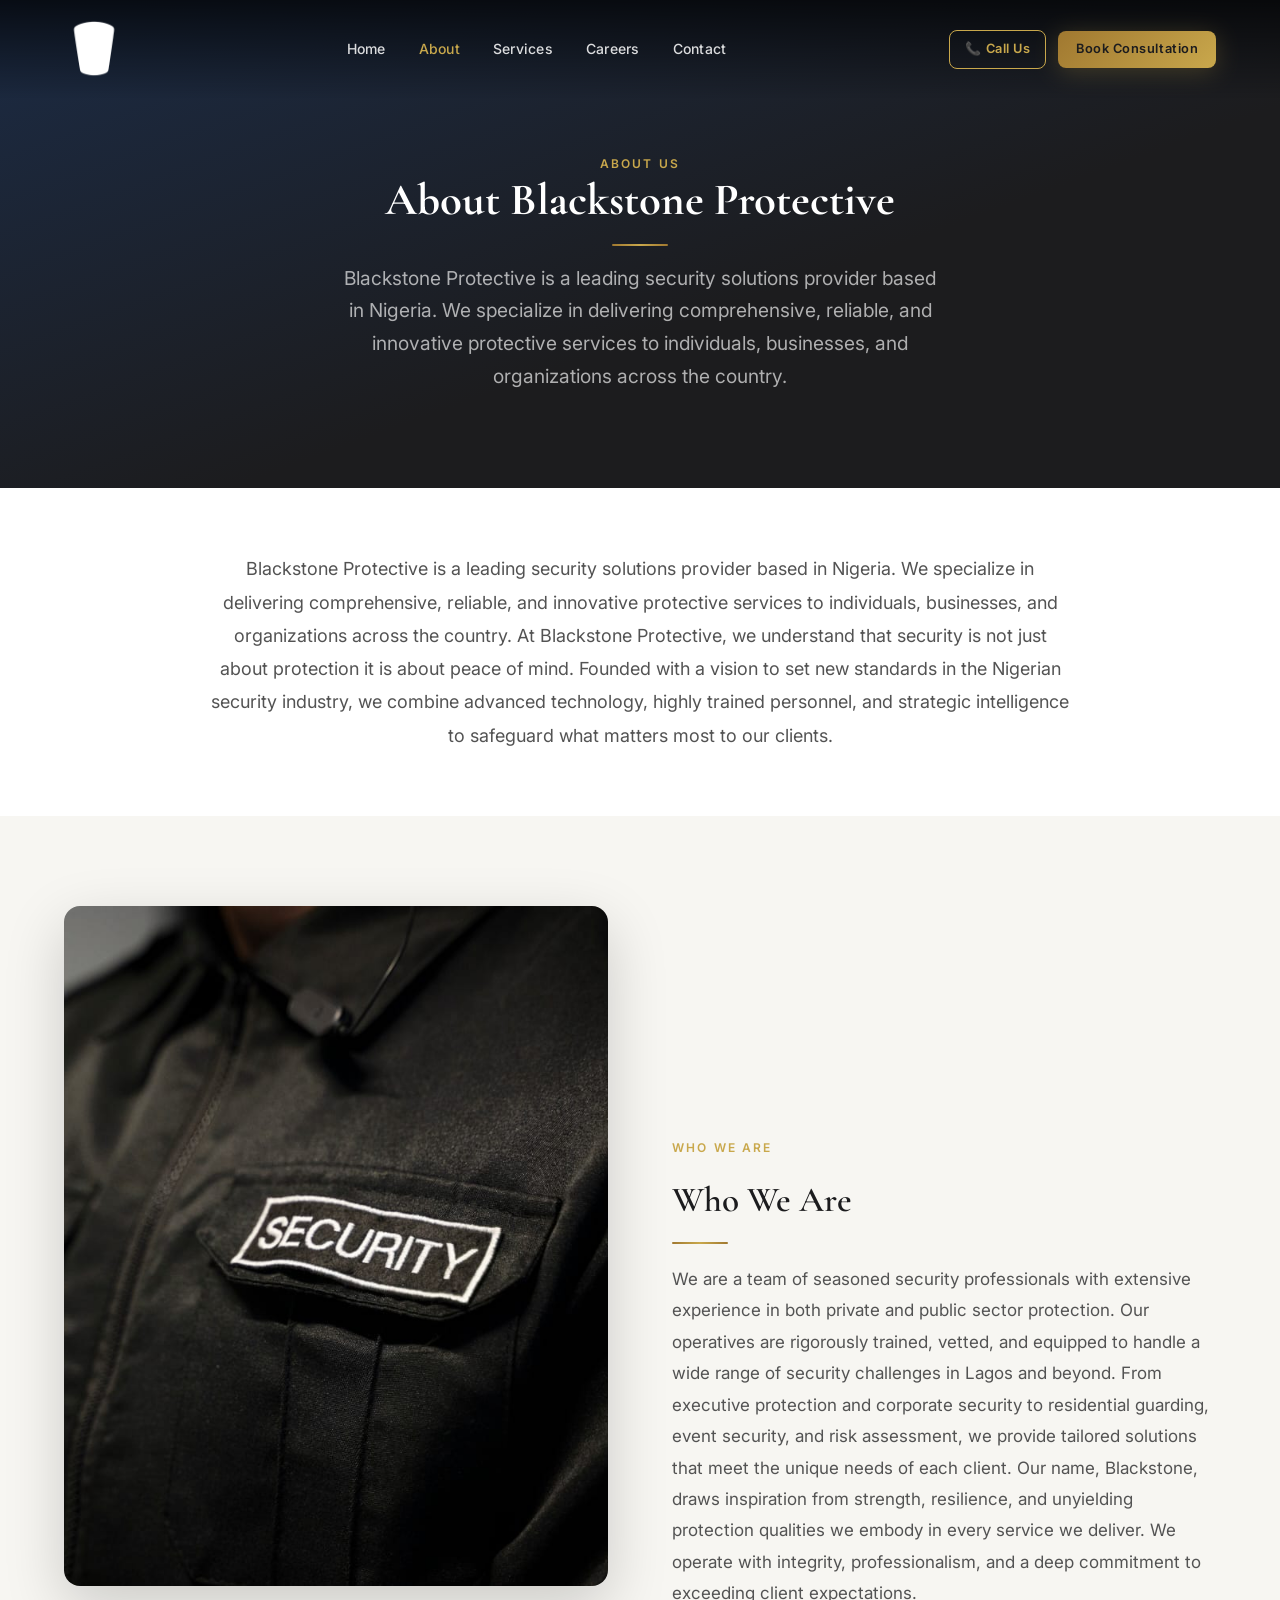
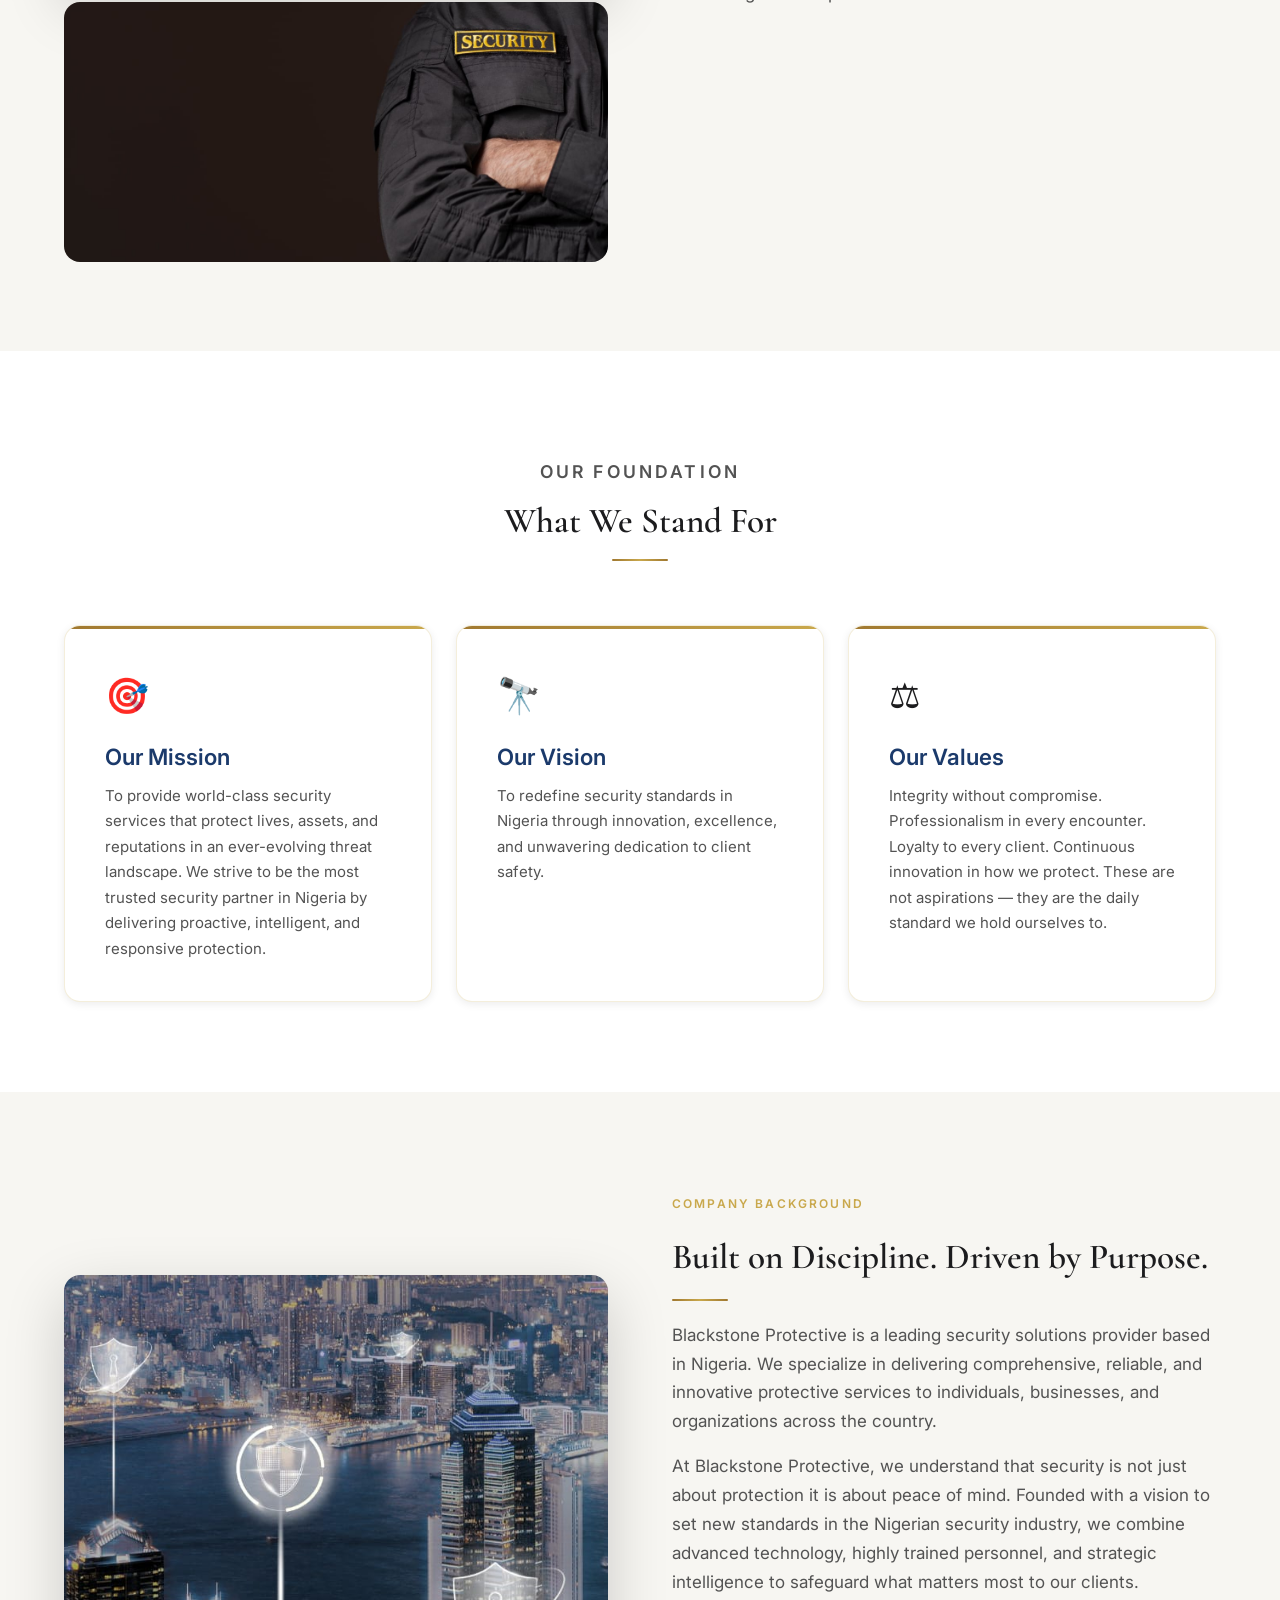
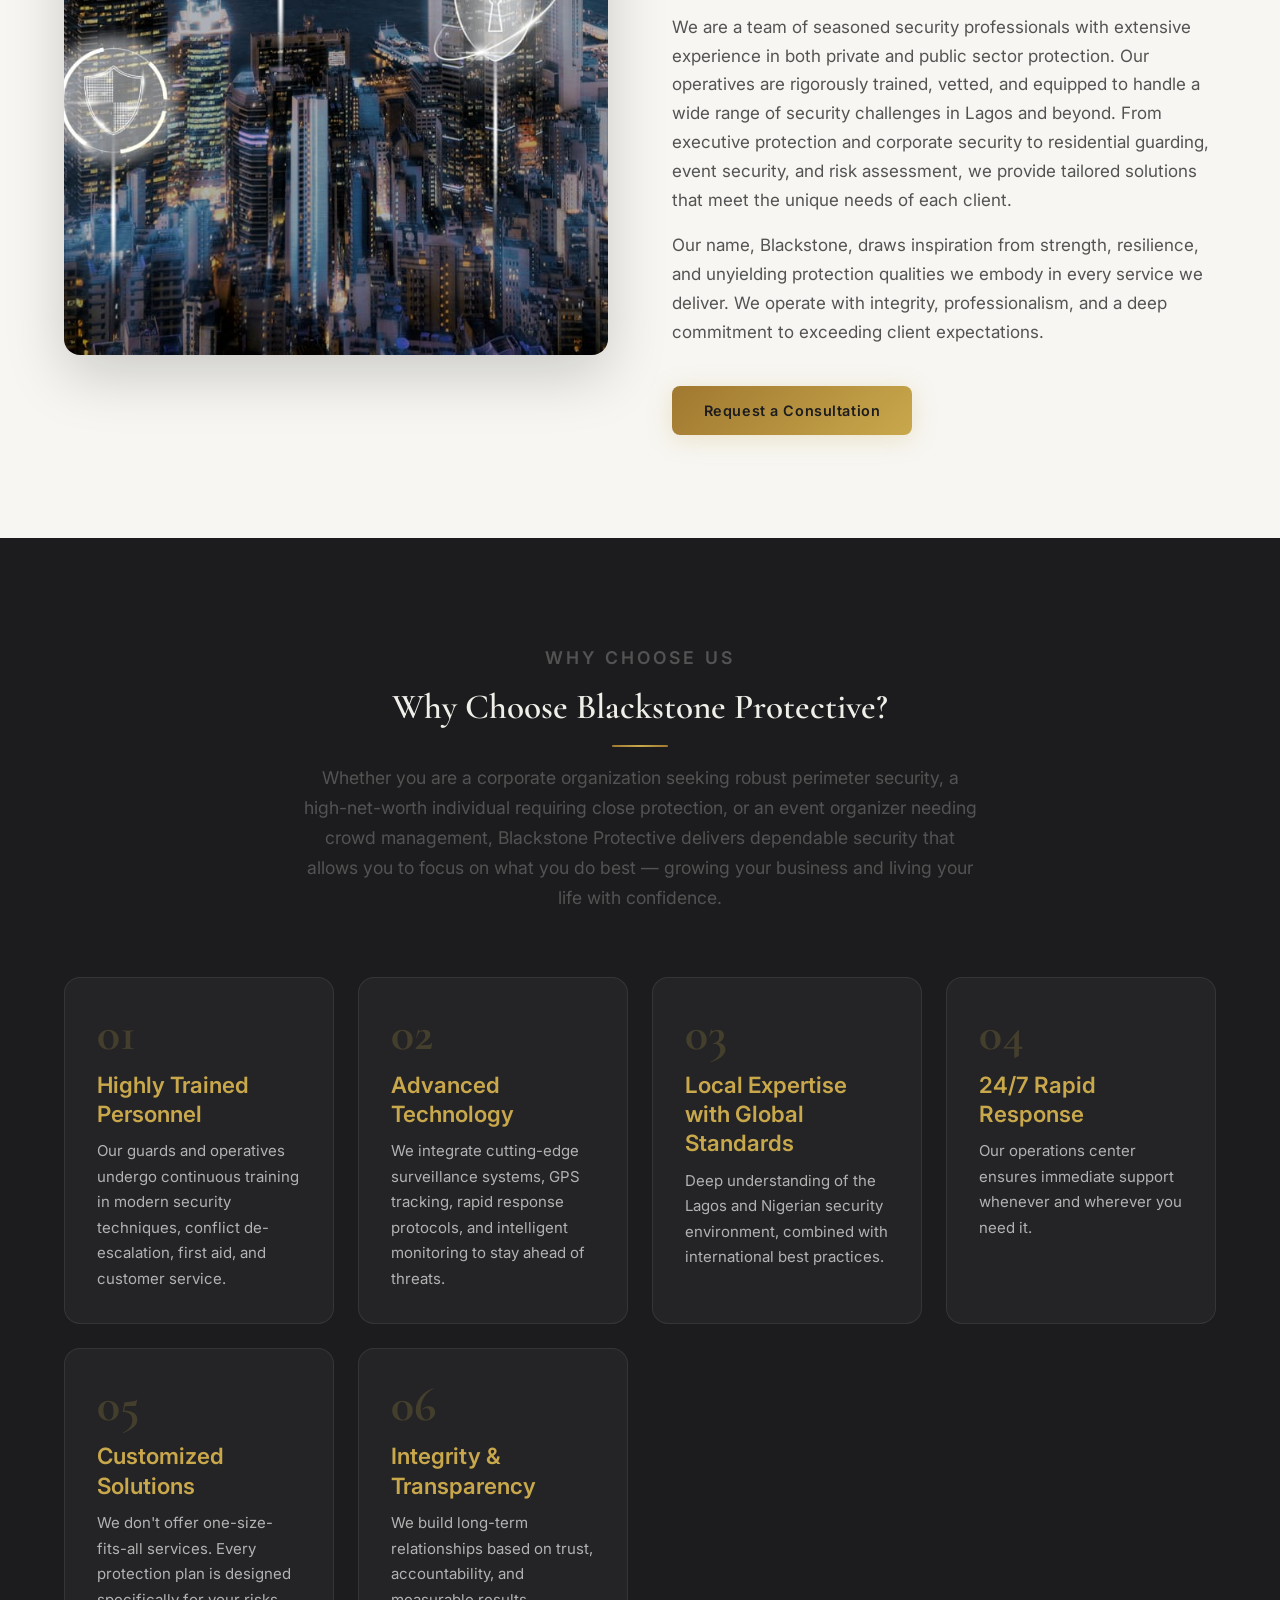
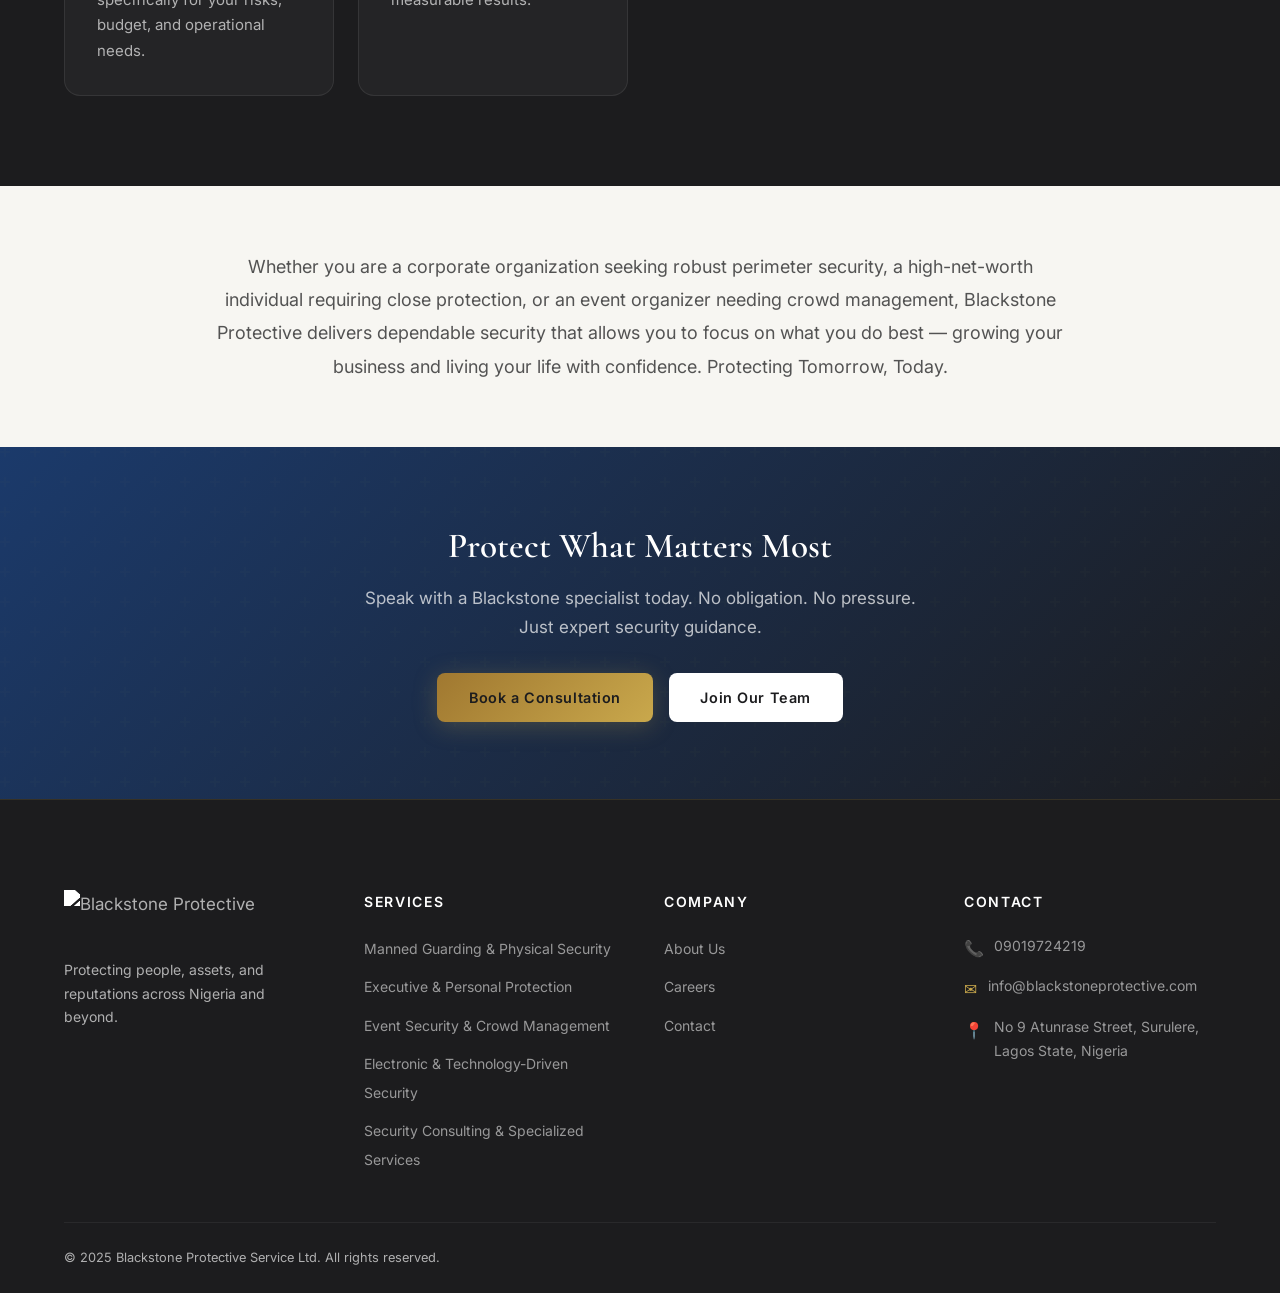
==== commit 64fa1b2e: "Update logo, favicon, email routing, CV handling, add gitignore" ====
--- a/about.html
+++ b/about.html
@@ -10,7 +10,8 @@
   <meta property="og:title" content="About Blackstone Protective Service Ltd">
   <meta property="og:description" content="We are a team of seasoned security professionals delivering world-class security services that protect lives, assets, and reputations in Nigeria.">
   <meta property="og:image" content="/images/uploads/about-security-badge.jpeg">
-  <link rel="icon" type="image/png" href="/images/uploads/logo.png">
+  <link rel="icon" type="image/x-icon" href="favicon.ico">
+  <link rel="shortcut icon" type="image/x-icon" href="favicon.ico">
   <link rel="preconnect" href="https://fonts.googleapis.com">
   <link rel="preconnect" href="https://fonts.gstatic.com" crossorigin>
   <link rel="stylesheet" href="/css/style.css">
@@ -21,7 +22,7 @@
 <header id="site-header" role="banner">
   <div class="container header-inner">
     <a href="/" class="site-logo" aria-label="Blackstone Protective — Home">
-      <img src="/images/uploads/logo.png" alt="Blackstone Protective Service Ltd" id="header-logo">
+      <img src="images/logo.png" alt="Blackstone Protective Service Ltd" id="header-logo" style="height: 60px; width: auto;">
     </a>
     <nav class="site-nav" aria-label="Main navigation">
       <a href="/">Home</a>
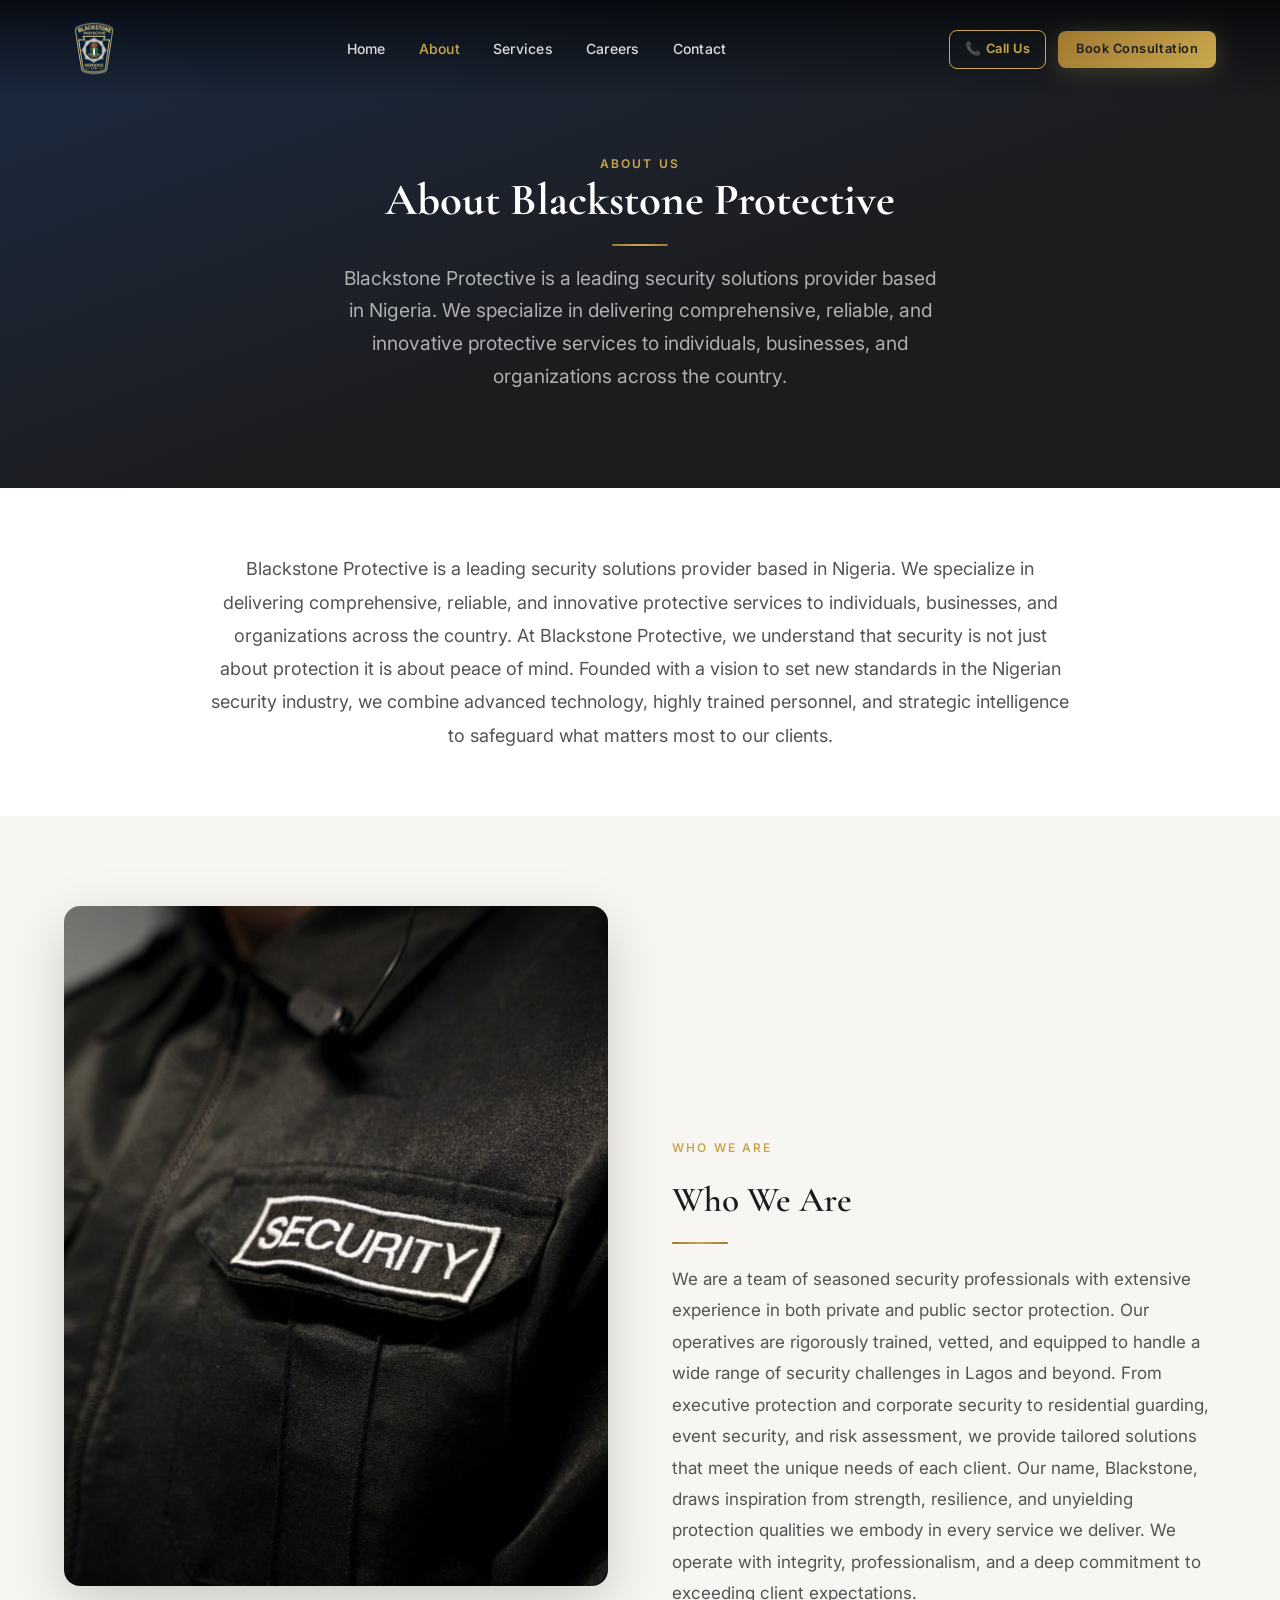
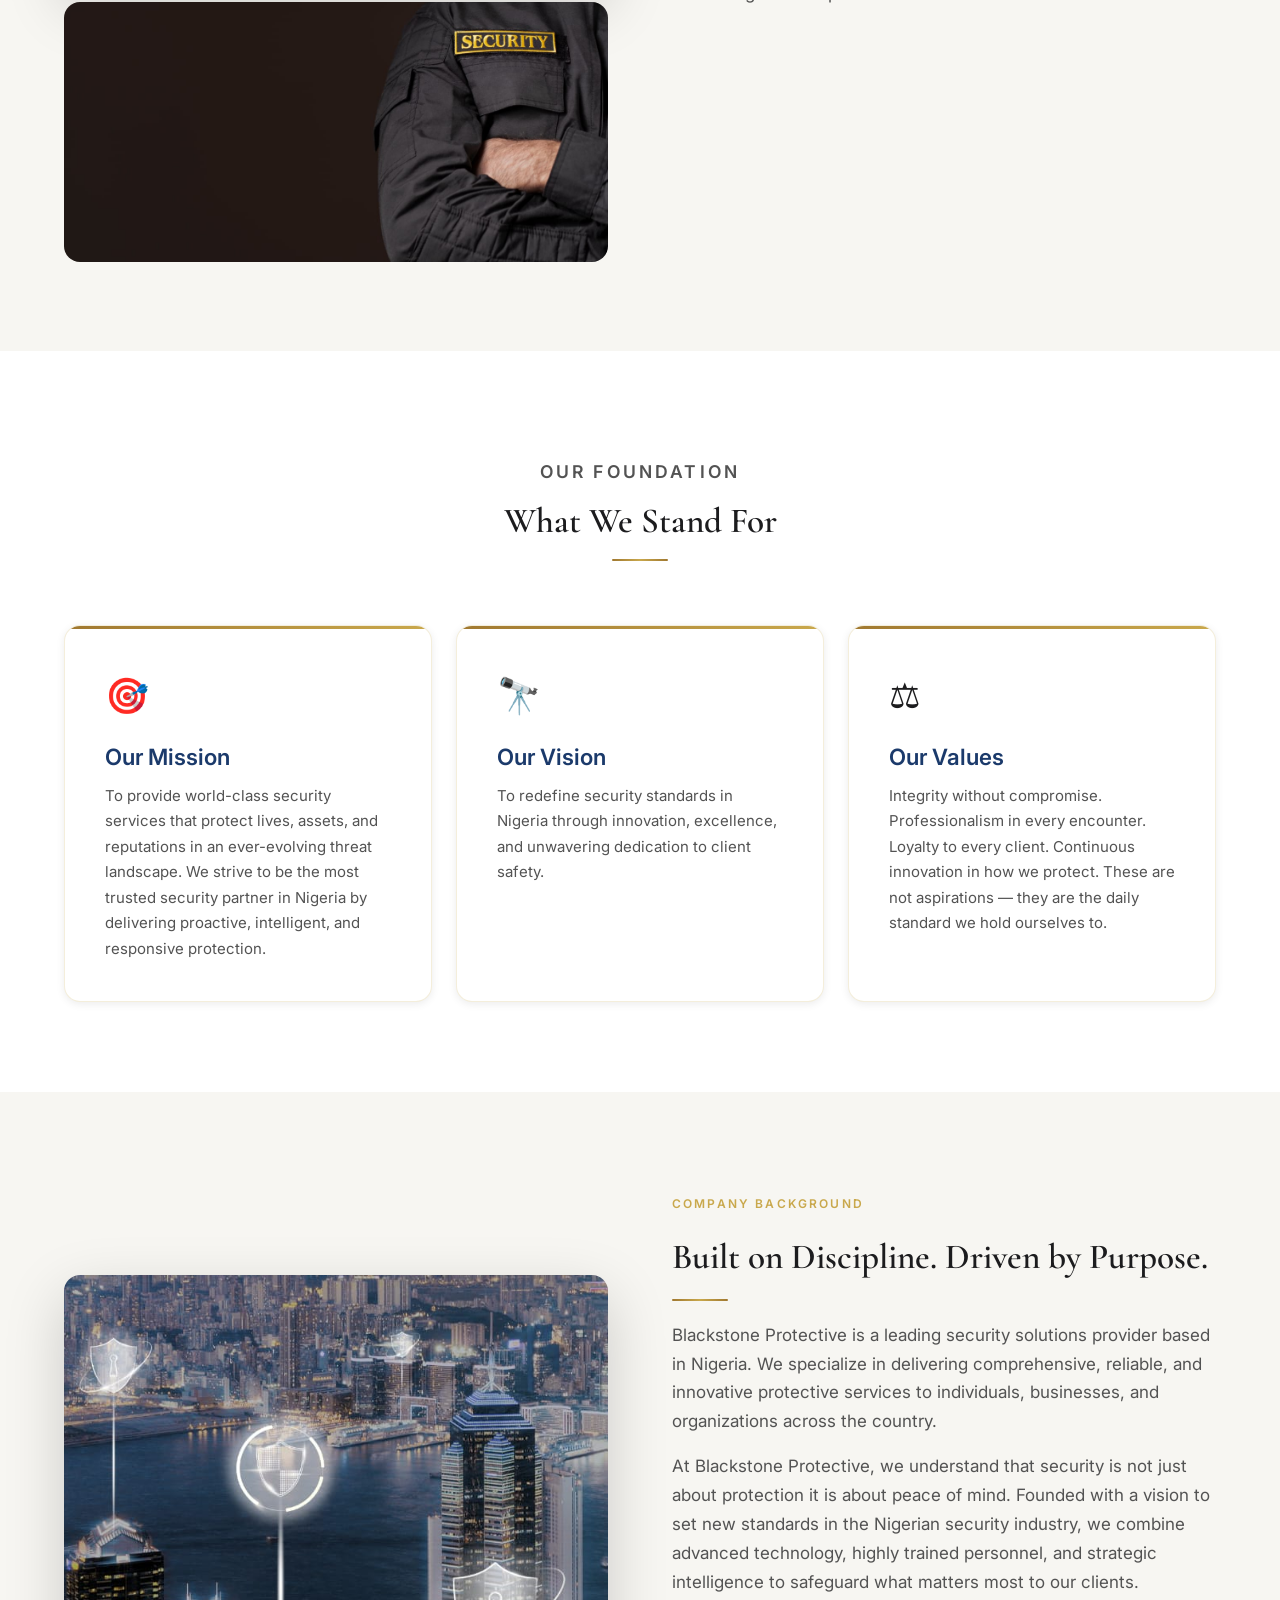
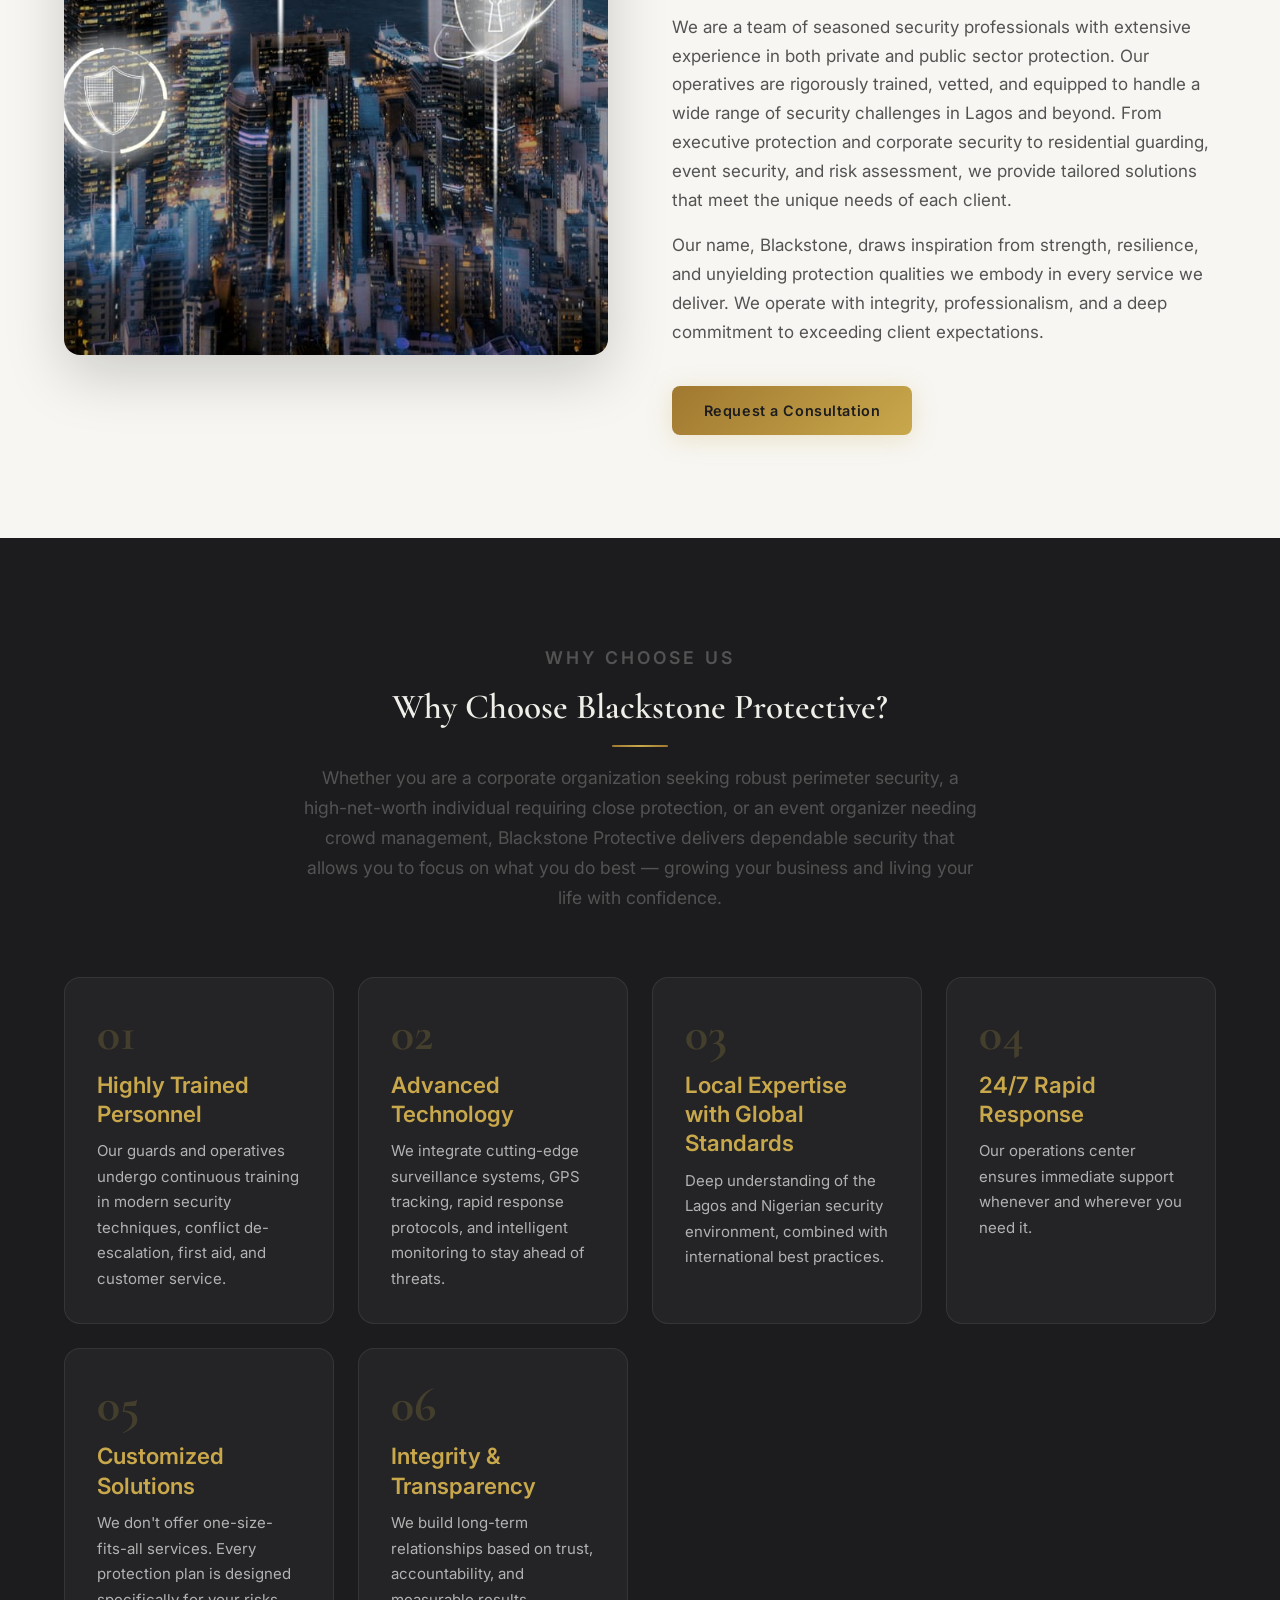
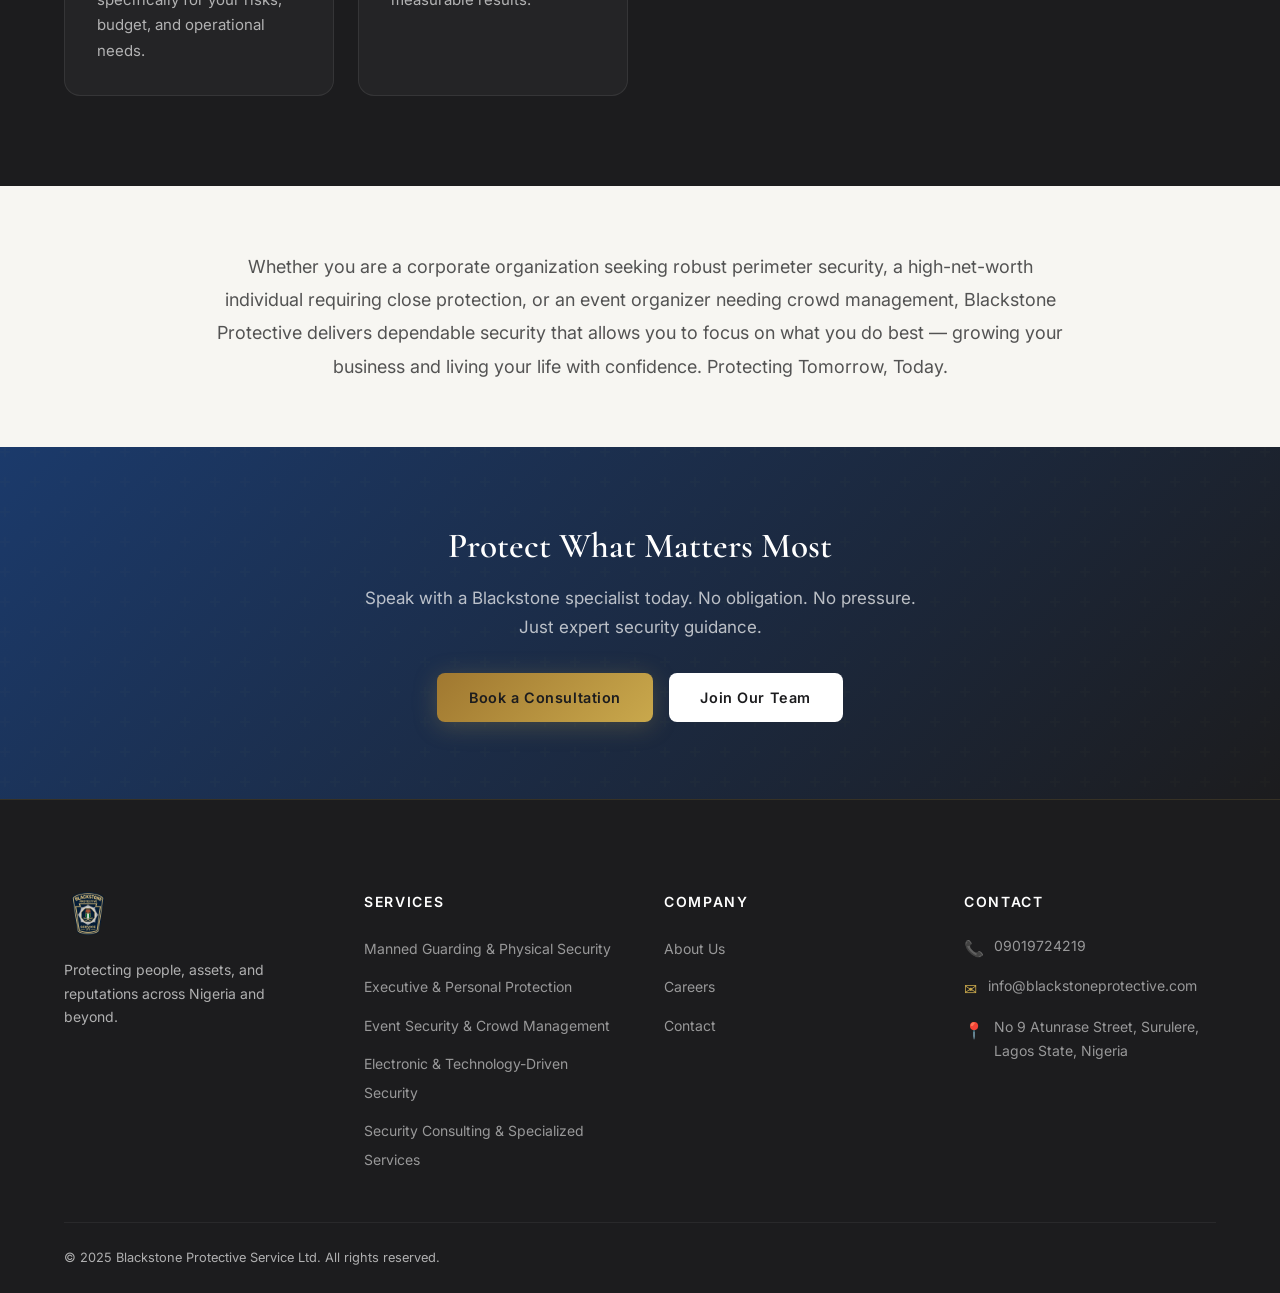
==== commit 109b68a9: "Fix mobile form layout, correct logo paths, and update email routing" ====
--- a/about.html
+++ b/about.html
@@ -177,7 +177,7 @@
   <div class="container">
     <div class="footer-grid">
       <div class="footer-brand">
-        <div class="logo-wrap"><img src="/images/uploads/logo.png" alt="Blackstone Protective"></div>
+        <div class="logo-wrap"><img src="/images/logo.png" alt="Blackstone Protective"></div>
         <p>Protecting people, assets, and reputations across Nigeria and beyond.</p>
       </div>
       <div class="footer-col"><h4>Services</h4><ul>
--- a/css/style.css
+++ b/css/style.css
@@ -9,40 +9,46 @@
 
 /* ── Design Tokens ── */
 :root {
-  --charcoal:          #1C1C1E;
-  --charcoal-800:      #232325;
-  --charcoal-700:      #2C2C2E;
-  --charcoal-600:      #3A3A3C;
-  --gold:              #C9A84C;
-  --gold-light:        #E0C46A;
-  --gold-dark:         #A07830;
-  --sec-blue:          #1B3A6B;
-  --sec-blue-light:    #2D5FA6;
-  --white:             #FFFFFF;
-  --off-white:         #F7F6F2;
-  --text-primary:      #1C1C1E;
-  --text-secondary:    #535353;
-  --text-muted:        #8A8A8E;
-  --text-on-dark:      #F0EEE8;
-  --border:            rgba(201,168,76,0.2);
-  --border-subtle:     rgba(255,255,255,0.08);
-  --shadow-sm:         0 2px 8px rgba(0,0,0,0.08);
-  --shadow-md:         0 8px 32px rgba(0,0,0,0.12);
-  --shadow-lg:         0 20px 60px rgba(0,0,0,0.18);
-  --shadow-gold:       0 4px 24px rgba(201,168,76,0.25);
-  --radius-sm:         4px;
-  --radius-md:         8px;
-  --radius-lg:         16px;
-  --transition:        0.3s cubic-bezier(0.4, 0, 0.2, 1);
-  --transition-slow:   0.6s cubic-bezier(0.4, 0, 0.2, 1);
-  --section-pad:       clamp(4rem, 8vw, 8rem);
-  --container:         min(90%, 1200px);
-  --font-display:      'Cormorant Garamond', Georgia, serif;
-  --font-body:         'Inter', system-ui, sans-serif;
+  --charcoal: #1C1C1E;
+  --charcoal-800: #232325;
+  --charcoal-700: #2C2C2E;
+  --charcoal-600: #3A3A3C;
+  --gold: #C9A84C;
+  --gold-light: #E0C46A;
+  --gold-dark: #A07830;
+  --sec-blue: #1B3A6B;
+  --sec-blue-light: #2D5FA6;
+  --white: #FFFFFF;
+  --off-white: #F7F6F2;
+  --text-primary: #1C1C1E;
+  --text-secondary: #535353;
+  --text-muted: #8A8A8E;
+  --text-on-dark: #F0EEE8;
+  --border: rgba(201, 168, 76, 0.2);
+  --border-subtle: rgba(255, 255, 255, 0.08);
+  --shadow-sm: 0 2px 8px rgba(0, 0, 0, 0.08);
+  --shadow-md: 0 8px 32px rgba(0, 0, 0, 0.12);
+  --shadow-lg: 0 20px 60px rgba(0, 0, 0, 0.18);
+  --shadow-gold: 0 4px 24px rgba(201, 168, 76, 0.25);
+  --radius-sm: 4px;
+  --radius-md: 8px;
+  --radius-lg: 16px;
+  --transition: 0.3s cubic-bezier(0.4, 0, 0.2, 1);
+  --transition-slow: 0.6s cubic-bezier(0.4, 0, 0.2, 1);
+  --section-pad: clamp(4rem, 8vw, 8rem);
+  --container: min(90%, 1200px);
+  --font-display: 'Cormorant Garamond', Georgia, serif;
+  --font-body: 'Inter', system-ui, sans-serif;
 }
 
 /* ── Reset & Base ── */
-*, *::before, *::after { box-sizing: border-box; margin: 0; padding: 0; }
+*,
+*::before,
+*::after {
+  box-sizing: border-box;
+  margin: 0;
+  padding: 0;
+}
 
 html {
   scroll-behavior: smooth;
@@ -58,57 +64,159 @@
   overflow-x: hidden;
 }
 
-img { max-width: 100%; height: auto; display: block; }
-a { text-decoration: none; color: inherit; }
-ul, ol { list-style: none; }
-button { cursor: pointer; font-family: var(--font-body); border: none; background: none; }
-input, select, textarea, button { font: inherit; }
+img {
+  max-width: 100%;
+  height: auto;
+  display: block;
+}
+
+a {
+  text-decoration: none;
+  color: inherit;
+}
+
+ul,
+ol {
+  list-style: none;
+}
+
+button {
+  cursor: pointer;
+  font-family: var(--font-body);
+  border: none;
+  background: none;
+}
+
+input,
+select,
+textarea,
+button {
+  font: inherit;
+}
 
 /* ── Utility ── */
-.container { width: var(--container); margin-inline: auto; }
+.container {
+  width: var(--container);
+  margin-inline: auto;
+}
 
 .visually-hidden {
   position: absolute;
-  width: 1px; height: 1px;
-  padding: 0; margin: -1px;
+  width: 1px;
+  height: 1px;
+  padding: 0;
+  margin: -1px;
   overflow: hidden;
-  clip: rect(0,0,0,0);
+  clip: rect(0, 0, 0, 0);
   white-space: nowrap;
   border: 0;
 }
 
 /* Honeypot */
-.hp-field { display: none !important; visibility: hidden; height: 0; width: 0; position: absolute; left: -9999px; }
+.hp-field {
+  display: none !important;
+  visibility: hidden;
+  height: 0;
+  width: 0;
+  position: absolute;
+  left: -9999px;
+}
 
 /* ── Typography Scale ── */
-.display-1 { font-family: var(--font-display); font-size: clamp(2.8rem, 6vw, 5.5rem); font-weight: 700; line-height: 1.1; letter-spacing: -0.02em; }
-.display-2 { font-family: var(--font-display); font-size: clamp(2rem, 4.5vw, 3.8rem); font-weight: 700; line-height: 1.15; letter-spacing: -0.015em; }
-h1 { font-family: var(--font-display); font-size: clamp(1.8rem, 3.5vw, 2.8rem); font-weight: 700; line-height: 1.2; }
-h2 { font-family: var(--font-display); font-size: clamp(1.5rem, 2.8vw, 2.2rem); font-weight: 600; line-height: 1.25; }
-h3 { font-size: clamp(1.1rem, 2vw, 1.4rem); font-weight: 600; line-height: 1.3; }
-h4 { font-size: clamp(1rem, 1.5vw, 1.15rem); font-weight: 600; }
-.overline { font-size: 0.75rem; font-weight: 600; letter-spacing: 0.18em; text-transform: uppercase; color: var(--gold); }
+.display-1 {
+  font-family: var(--font-display);
+  font-size: clamp(2.8rem, 6vw, 5.5rem);
+  font-weight: 700;
+  line-height: 1.1;
+  letter-spacing: -0.02em;
+}
+
+.display-2 {
+  font-family: var(--font-display);
+  font-size: clamp(2rem, 4.5vw, 3.8rem);
+  font-weight: 700;
+  line-height: 1.15;
+  letter-spacing: -0.015em;
+}
+
+h1 {
+  font-family: var(--font-display);
+  font-size: clamp(1.8rem, 3.5vw, 2.8rem);
+  font-weight: 700;
+  line-height: 1.2;
+}
+
+h2 {
+  font-family: var(--font-display);
+  font-size: clamp(1.5rem, 2.8vw, 2.2rem);
+  font-weight: 600;
+  line-height: 1.25;
+}
+
+h3 {
+  font-size: clamp(1.1rem, 2vw, 1.4rem);
+  font-weight: 600;
+  line-height: 1.3;
+}
+
+h4 {
+  font-size: clamp(1rem, 1.5vw, 1.15rem);
+  font-weight: 600;
+}
+
+.overline {
+  font-size: 0.75rem;
+  font-weight: 600;
+  letter-spacing: 0.18em;
+  text-transform: uppercase;
+  color: var(--gold);
+}
 
 /* ── Section Layout ── */
-section { padding-block: var(--section-pad); position: relative; }
-.section-header { text-align: center; max-width: 680px; margin-inline: auto; margin-bottom: clamp(2.5rem, 5vw, 4rem); }
-.section-header p { margin-top: 1rem; color: var(--text-secondary); font-size: clamp(0.95rem, 1.5vw, 1.1rem); }
-.section-header .overline { margin-bottom: 0.75rem; }
+section {
+  padding-block: var(--section-pad);
+  position: relative;
+}
+
+.section-header {
+  text-align: center;
+  max-width: 680px;
+  margin-inline: auto;
+  margin-bottom: clamp(2.5rem, 5vw, 4rem);
+}
+
+.section-header p {
+  margin-top: 1rem;
+  color: var(--text-secondary);
+  font-size: clamp(0.95rem, 1.5vw, 1.1rem);
+}
+
+.section-header .overline {
+  margin-bottom: 0.75rem;
+}
 
 /* ── Gold Divider ── */
 .gold-divider {
-  width: 3.5rem; height: 2px;
+  width: 3.5rem;
+  height: 2px;
   background: linear-gradient(90deg, var(--gold-dark), var(--gold), var(--gold-dark));
   margin: 1rem auto 0;
   border-radius: 2px;
 }
-.gold-divider.left { margin-left: 0; }
+
+.gold-divider.left {
+  margin-left: 0;
+}
 
 /* ── Buttons ── */
 .btn {
-  display: inline-flex; align-items: center; gap: 0.5rem;
+  display: inline-flex;
+  align-items: center;
+  gap: 0.5rem;
   padding: 0.85em 2.2em;
-  font-size: 0.9rem; font-weight: 600; letter-spacing: 0.04em;
+  font-size: 0.9rem;
+  font-weight: 600;
+  letter-spacing: 0.04em;
   border-radius: var(--radius-md);
   transition: var(--transition);
   white-space: nowrap;
@@ -119,79 +227,141 @@
   color: var(--charcoal);
   box-shadow: var(--shadow-gold);
 }
-.btn-primary:hover { background: linear-gradient(135deg, var(--gold), var(--gold-light)); transform: translateY(-2px); box-shadow: 0 8px 30px rgba(201,168,76,0.4); }
+
+.btn-primary:hover {
+  background: linear-gradient(135deg, var(--gold), var(--gold-light));
+  transform: translateY(-2px);
+  box-shadow: 0 8px 30px rgba(201, 168, 76, 0.4);
+}
 
 .btn-outline {
   border: 1.5px solid var(--gold);
   color: var(--gold);
   background: transparent;
 }
-.btn-outline:hover { background: var(--gold); color: var(--charcoal); transform: translateY(-2px); }
+
+.btn-outline:hover {
+  background: var(--gold);
+  color: var(--charcoal);
+  transform: translateY(-2px);
+}
 
 .btn-dark {
   background: var(--charcoal);
   color: var(--white);
 }
-.btn-dark:hover { background: var(--charcoal-700); transform: translateY(-2px); box-shadow: var(--shadow-md); }
+
+.btn-dark:hover {
+  background: var(--charcoal-700);
+  transform: translateY(-2px);
+  box-shadow: var(--shadow-md);
+}
 
 .btn-white {
   background: var(--white);
   color: var(--charcoal);
   font-weight: 600;
 }
-.btn-white:hover { background: var(--off-white); transform: translateY(-2px); }
+
+.btn-white:hover {
+  background: var(--off-white);
+  transform: translateY(-2px);
+}
 
 /* ── Loading Skeleton ── */
-.skeleton { background: linear-gradient(90deg, #e8e8e8 25%, #f2f2f2 50%, #e8e8e8 75%); background-size: 200% 100%; animation: skeleton-pulse 1.5s ease-in-out infinite; border-radius: var(--radius-sm); }
-@keyframes skeleton-pulse { 0% { background-position: 200% 0; } 100% { background-position: -200% 0; } }
+.skeleton {
+  background: linear-gradient(90deg, #e8e8e8 25%, #f2f2f2 50%, #e8e8e8 75%);
+  background-size: 200% 100%;
+  animation: skeleton-pulse 1.5s ease-in-out infinite;
+  border-radius: var(--radius-sm);
+}
+
+@keyframes skeleton-pulse {
+  0% {
+    background-position: 200% 0;
+  }
+
+  100% {
+    background-position: -200% 0;
+  }
+}
 
 /* ── Fade-in Animation ── */
-.fade-up { opacity: 0; transform: translateY(30px); transition: opacity 0.7s ease, transform 0.7s ease; }
-.fade-up.in-view { opacity: 1; transform: translateY(0); }
-.fade-up.delay-1 { transition-delay: 0.1s; }
-.fade-up.delay-2 { transition-delay: 0.2s; }
-.fade-up.delay-3 { transition-delay: 0.3s; }
-.fade-up.delay-4 { transition-delay: 0.4s; }
+.fade-up {
+  opacity: 0;
+  transform: translateY(30px);
+  transition: opacity 0.7s ease, transform 0.7s ease;
+}
+
+.fade-up.in-view {
+  opacity: 1;
+  transform: translateY(0);
+}
+
+.fade-up.delay-1 {
+  transition-delay: 0.1s;
+}
+
+.fade-up.delay-2 {
+  transition-delay: 0.2s;
+}
+
+.fade-up.delay-3 {
+  transition-delay: 0.3s;
+}
+
+.fade-up.delay-4 {
+  transition-delay: 0.4s;
+}
 
 /* ============================================================
    HEADER
    ============================================================ */
 #site-header {
-  position: fixed; top: 0; left: 0; right: 0; z-index: 1000;
+  position: fixed;
+  top: 0;
+  left: 0;
+  right: 0;
+  z-index: 1000;
   padding-block: 1.2rem;
   transition: background var(--transition), box-shadow var(--transition), padding var(--transition);
 }
 
 #site-header.scrolled {
-  background: rgba(28,28,30,0.97);
+  background: rgba(28, 28, 30, 0.97);
   backdrop-filter: blur(12px);
   -webkit-backdrop-filter: blur(12px);
-  box-shadow: 0 1px 0 rgba(201,168,76,0.2), 0 4px 24px rgba(0,0,0,0.3);
+  box-shadow: 0 1px 0 rgba(201, 168, 76, 0.2), 0 4px 24px rgba(0, 0, 0, 0.3);
   padding-block: 0.8rem;
 }
 
 #site-header.at-top {
-  background: linear-gradient(180deg, rgba(0,0,0,0.7) 0%, transparent 100%);
+  background: linear-gradient(180deg, rgba(0, 0, 0, 0.7) 0%, transparent 100%);
 }
 
 .header-inner {
-  display: flex; align-items: center; justify-content: space-between;
+  display: flex;
+  align-items: center;
+  justify-content: space-between;
   gap: 2rem;
 }
 
 .site-logo {
   flex-shrink: 0;
-  display: flex; align-items: center;
+  display: flex;
+  align-items: center;
 }
 
 .site-logo img {
   height: clamp(36px, 5vw, 52px);
   width: auto;
   object-fit: contain;
-  filter: brightness(0) invert(1);
   transition: opacity var(--transition);
 }
-.site-logo:hover img { opacity: 0.85; }
+
+.site-logo:hover img {
+  opacity: 0.85;
+}
 
 /* Logo text fallback */
 .logo-text {
@@ -200,68 +370,127 @@
   font-weight: 700;
   color: var(--white);
   letter-spacing: 0.05em;
-  display: flex; flex-direction: column; line-height: 1.1;
-}
-.logo-text span { font-size: 0.55em; font-weight: 400; letter-spacing: 0.2em; color: var(--gold); }
+  display: flex;
+  flex-direction: column;
+  line-height: 1.1;
+}
+
+.logo-text span {
+  font-size: 0.55em;
+  font-weight: 400;
+  letter-spacing: 0.2em;
+  color: var(--gold);
+}
 
 /* Nav */
-.site-nav { display: none; }
+.site-nav {
+  display: none;
+}
 
 @media (min-width: 900px) {
   .site-nav {
-    display: flex; align-items: center; gap: 0.25rem;
+    display: flex;
+    align-items: center;
+    gap: 0.25rem;
   }
 }
 
 .site-nav a {
   padding: 0.5rem 0.9rem;
-  font-size: 0.875rem; font-weight: 500;
-  color: rgba(255,255,255,0.85);
+  font-size: 0.875rem;
+  font-weight: 500;
+  color: rgba(255, 255, 255, 0.85);
   border-radius: var(--radius-sm);
   transition: color var(--transition), background var(--transition);
   letter-spacing: 0.02em;
 }
-.site-nav a:hover, .site-nav a.active { color: var(--gold); }
+
+.site-nav a:hover,
+.site-nav a.active {
+  color: var(--gold);
+}
 
 .header-cta {
   display: none;
 }
+
 @media (min-width: 900px) {
-  .header-cta { display: flex; align-items: center; gap: 0.75rem; }
+  .header-cta {
+    display: flex;
+    align-items: center;
+    gap: 0.75rem;
+  }
 }
 
 /* Mobile menu toggle */
 .menu-toggle {
-  display: flex; flex-direction: column; justify-content: center; gap: 5px;
-  width: 36px; height: 36px; padding: 4px;
-  cursor: pointer; background: none; border: none;
+  display: flex;
+  flex-direction: column;
+  justify-content: center;
+  gap: 5px;
+  width: 36px;
+  height: 36px;
+  padding: 4px;
+  cursor: pointer;
+  background: none;
+  border: none;
   border-radius: var(--radius-sm);
   transition: background var(--transition);
 }
-.menu-toggle:hover { background: rgba(255,255,255,0.1); }
+
+.menu-toggle:hover {
+  background: rgba(255, 255, 255, 0.1);
+}
+
 .menu-toggle span {
-  display: block; width: 100%; height: 2px;
+  display: block;
+  width: 100%;
+  height: 2px;
   background: var(--white);
   border-radius: 2px;
   transition: transform var(--transition), opacity var(--transition);
 }
-.menu-toggle.open span:nth-child(1) { transform: translateY(7px) rotate(45deg); }
-.menu-toggle.open span:nth-child(2) { opacity: 0; transform: scaleX(0); }
-.menu-toggle.open span:nth-child(3) { transform: translateY(-7px) rotate(-45deg); }
-
-@media (min-width: 900px) { .menu-toggle { display: none; } }
+
+.menu-toggle.open span:nth-child(1) {
+  transform: translateY(7px) rotate(45deg);
+}
+
+.menu-toggle.open span:nth-child(2) {
+  opacity: 0;
+  transform: scaleX(0);
+}
+
+.menu-toggle.open span:nth-child(3) {
+  transform: translateY(-7px) rotate(-45deg);
+}
+
+@media (min-width: 900px) {
+  .menu-toggle {
+    display: none;
+  }
+}
 
 /* Mobile nav drawer */
 .mobile-nav {
   display: none;
-  position: fixed; top: 0; left: 0; right: 0; bottom: 0; z-index: 999;
-  background: rgba(28,28,30,0.98);
+  position: fixed;
+  top: 0;
+  left: 0;
+  right: 0;
+  bottom: 0;
+  z-index: 999;
+  background: rgba(28, 28, 30, 0.98);
   backdrop-filter: blur(20px);
-  flex-direction: column; align-items: center; justify-content: center;
+  flex-direction: column;
+  align-items: center;
+  justify-content: center;
   gap: 0.5rem;
   padding: 2rem;
 }
-.mobile-nav.open { display: flex; }
+
+.mobile-nav.open {
+  display: flex;
+}
 
 .mobile-nav a {
   font-family: var(--font-display);
@@ -272,10 +501,17 @@
   transition: color var(--transition);
   text-align: center;
 }
-.mobile-nav a:hover { color: var(--gold); }
+
+.mobile-nav a:hover {
+  color: var(--gold);
+}
 
 .mobile-nav-footer {
-  margin-top: 2rem; display: flex; flex-direction: column; align-items: center; gap: 1rem;
+  margin-top: 2rem;
+  display: flex;
+  flex-direction: column;
+  align-items: center;
+  gap: 1rem;
 }
 
 /* ============================================================
@@ -284,18 +520,21 @@
 .hero {
   position: relative;
   min-height: 100svh;
-  display: flex; align-items: center;
+  display: flex;
+  align-items: center;
   overflow: hidden;
   padding-top: 5rem;
 }
 
 .hero-bg {
-  position: absolute; inset: 0;
+  position: absolute;
+  inset: 0;
   background-color: var(--charcoal);
 }
 
 .hero-bg img {
-  width: 100%; height: 100%;
+  width: 100%;
+  height: 100%;
   object-fit: cover;
   object-position: center 30%;
   opacity: 0.5;
@@ -303,18 +542,19 @@
 }
 
 .hero-overlay {
-  position: absolute; inset: 0;
-  background: linear-gradient(
-    135deg,
-    rgba(28,28,30,0.85) 0%,
-    rgba(28,28,30,0.6) 50%,
-    rgba(27,58,107,0.4) 100%
-  );
+  position: absolute;
+  inset: 0;
+  background: linear-gradient(135deg,
+      rgba(28, 28, 30, 0.85) 0%,
+      rgba(28, 28, 30, 0.6) 50%,
+      rgba(27, 58, 107, 0.4) 100%);
 }
 
 .hero-content {
-  position: relative; z-index: 2;
-  width: var(--container); margin-inline: auto;
+  position: relative;
+  z-index: 2;
+  width: var(--container);
+  margin-inline: auto;
   padding-block: 4rem;
 }
 
@@ -331,38 +571,83 @@
   margin-bottom: 1.5rem;
 }
 
-.hero-title .accent { color: var(--gold); display: block; }
+.hero-title .accent {
+  color: var(--gold);
+  display: block;
+}
 
 .hero-subtitle {
   font-size: clamp(1rem, 2vw, 1.2rem);
-  color: rgba(255,255,255,0.75);
+  color: rgba(255, 255, 255, 0.75);
   max-width: 520px;
   line-height: 1.7;
   margin-bottom: 2.5rem;
 }
 
-.hero-actions { display: flex; flex-wrap: wrap; gap: 1rem; margin-bottom: 3.5rem; }
+.hero-actions {
+  display: flex;
+  flex-wrap: wrap;
+  gap: 1rem;
+  margin-bottom: 3.5rem;
+}
 
 
 /* Scroll indicator */
 .hero-scroll {
-  position: absolute; bottom: 2.5rem; left: 50%; transform: translateX(-50%);
-  z-index: 2; display: flex; flex-direction: column; align-items: center; gap: 0.5rem;
-}
-.hero-scroll span { font-size: 0.7rem; letter-spacing: 0.15em; text-transform: uppercase; color: rgba(255,255,255,0.45); }
+  position: absolute;
+  bottom: 2.5rem;
+  left: 50%;
+  transform: translateX(-50%);
+  z-index: 2;
+  display: flex;
+  flex-direction: column;
+  align-items: center;
+  gap: 0.5rem;
+}
+
+.hero-scroll span {
+  font-size: 0.7rem;
+  letter-spacing: 0.15em;
+  text-transform: uppercase;
+  color: rgba(255, 255, 255, 0.45);
+}
+
 .scroll-line {
-  width: 1px; height: 48px;
-  background: linear-gradient(180deg, rgba(201,168,76,0.8), transparent);
+  width: 1px;
+  height: 48px;
+  background: linear-gradient(180deg, rgba(201, 168, 76, 0.8), transparent);
   animation: scroll-anim 2s ease infinite;
 }
-@keyframes scroll-anim { 0% { transform: scaleY(0); transform-origin: top; } 50% { transform: scaleY(1); transform-origin: top; } 51% { transform-origin: bottom; } 100% { transform: scaleY(0); transform-origin: bottom; } }
+
+@keyframes scroll-anim {
+  0% {
+    transform: scaleY(0);
+    transform-origin: top;
+  }
+
+  50% {
+    transform: scaleY(1);
+    transform-origin: top;
+  }
+
+  51% {
+    transform-origin: bottom;
+  }
+
+  100% {
+    transform: scaleY(0);
+    transform-origin: bottom;
+  }
+}
 
 
 
 /* ============================================================
    SERVICES
    ============================================================ */
-#services { background: var(--off-white); }
+#services {
+  background: var(--off-white);
+}
 
 .services-grid {
   display: grid;
@@ -376,57 +661,97 @@
   overflow: hidden;
   box-shadow: var(--shadow-sm);
   transition: transform var(--transition), box-shadow var(--transition);
-  display: flex; flex-direction: column;
-}
-.service-card:hover { transform: translateY(-6px); box-shadow: var(--shadow-lg); }
+  display: flex;
+  flex-direction: column;
+}
+
+.service-card:hover {
+  transform: translateY(-6px);
+  box-shadow: var(--shadow-lg);
+}
 
 .service-card-image {
-  width: 100%; height: 220px;
+  width: 100%;
+  height: 220px;
   overflow: hidden;
   position: relative;
 }
+
 .service-card-image img {
-  width: 100%; height: 100%;
+  width: 100%;
+  height: 100%;
   object-fit: cover;
   transition: transform var(--transition-slow);
 }
-.service-card:hover .service-card-image img { transform: scale(1.05); }
+
+.service-card:hover .service-card-image img {
+  transform: scale(1.05);
+}
 
 .service-card-image-overlay {
-  position: absolute; inset: 0;
-  background: linear-gradient(180deg, transparent 40%, rgba(28,28,30,0.7) 100%);
+  position: absolute;
+  inset: 0;
+  background: linear-gradient(180deg, transparent 40%, rgba(28, 28, 30, 0.7) 100%);
 }
 
 .service-card-badge {
-  position: absolute; top: 1rem; left: 1rem;
-  background: rgba(201,168,76,0.9);
+  position: absolute;
+  top: 1rem;
+  left: 1rem;
+  background: rgba(201, 168, 76, 0.9);
   color: var(--charcoal);
-  font-size: 0.7rem; font-weight: 700; letter-spacing: 0.1em; text-transform: uppercase;
+  font-size: 0.7rem;
+  font-weight: 700;
+  letter-spacing: 0.1em;
+  text-transform: uppercase;
   padding: 0.3em 0.7em;
   border-radius: 100px;
 }
 
-.service-card-body { padding: 1.75rem; flex: 1; display: flex; flex-direction: column; }
+.service-card-body {
+  padding: 1.75rem;
+  flex: 1;
+  display: flex;
+  flex-direction: column;
+}
 
 .service-icon {
-  width: 48px; height: 48px;
-  background: linear-gradient(135deg, rgba(201,168,76,0.15), rgba(201,168,76,0.05));
+  width: 48px;
+  height: 48px;
+  background: linear-gradient(135deg, rgba(201, 168, 76, 0.15), rgba(201, 168, 76, 0.05));
   border: 1px solid var(--border);
   border-radius: var(--radius-md);
-  display: flex; align-items: center; justify-content: center;
-  font-size: 1.4rem; margin-bottom: 1rem;
-}
-
-.service-card-body h3 { margin-bottom: 0.65rem; }
-.service-card-body p { color: var(--text-secondary); font-size: 0.9375rem; flex: 1; }
+  display: flex;
+  align-items: center;
+  justify-content: center;
+  font-size: 1.4rem;
+  margin-bottom: 1rem;
+}
+
+.service-card-body h3 {
+  margin-bottom: 0.65rem;
+}
+
+.service-card-body p {
+  color: var(--text-secondary);
+  font-size: 0.9375rem;
+  flex: 1;
+}
+
 .service-card-link {
-  display: inline-flex; align-items: center; gap: 0.4rem;
+  display: inline-flex;
+  align-items: center;
+  gap: 0.4rem;
   margin-top: 1.25rem;
-  font-size: 0.875rem; font-weight: 600;
+  font-size: 0.875rem;
+  font-weight: 600;
   color: var(--gold-dark);
   transition: gap var(--transition);
 }
-.service-card-link:hover { gap: 0.7rem; }
+
+.service-card-link:hover {
+  gap: 0.7rem;
+}
 
 /* ============================================================
    ABOUT SECTION (Home preview)
@@ -444,7 +769,10 @@
 }
 
 @media (min-width: 800px) {
-  .about-grid { grid-template-columns: 1fr 1fr; gap: 4rem; }
+  .about-grid {
+    grid-template-columns: 1fr 1fr;
+    gap: 4rem;
+  }
 }
 
 .about-image-wrap {
@@ -461,25 +789,54 @@
 
 
 
-.about-content .overline { color: var(--gold); }
-.about-content h2 { color: var(--white); margin-block: 0.75rem 1.25rem; }
-.about-content p { color: rgba(255,255,255,0.7); margin-bottom: 1.25rem; }
+.about-content .overline {
+  color: var(--gold);
+}
+
+.about-content h2 {
+  color: var(--white);
+  margin-block: 0.75rem 1.25rem;
+}
+
+.about-content p {
+  color: rgba(255, 255, 255, 0.7);
+  margin-bottom: 1.25rem;
+}
 
 .about-pillars {
-  display: grid; grid-template-columns: 1fr 1fr;
-  gap: 1rem; margin-block: 1.75rem 2rem;
+  display: grid;
+  grid-template-columns: 1fr 1fr;
+  gap: 1rem;
+  margin-block: 1.75rem 2rem;
 }
 
 .about-pillar {
-  display: flex; align-items: flex-start; gap: 0.75rem;
+  display: flex;
+  align-items: flex-start;
+  gap: 0.75rem;
   padding: 1rem;
-  background: rgba(255,255,255,0.04);
+  background: rgba(255, 255, 255, 0.04);
   border: 1px solid var(--border-subtle);
   border-radius: var(--radius-md);
 }
-.about-pillar .icon { font-size: 1.3rem; margin-top: 0.1rem; flex-shrink: 0; }
-.about-pillar h4 { font-size: 0.875rem; font-weight: 600; color: var(--white); }
-.about-pillar p { font-size: 0.8rem; color: rgba(255,255,255,0.55); margin-top: 0.2rem; }
+
+.about-pillar .icon {
+  font-size: 1.3rem;
+  margin-top: 0.1rem;
+  flex-shrink: 0;
+}
+
+.about-pillar h4 {
+  font-size: 0.875rem;
+  font-weight: 600;
+  color: var(--white);
+}
+
+.about-pillar p {
+  font-size: 0.8rem;
+  color: rgba(255, 255, 255, 0.55);
+  margin-top: 0.2rem;
+}
 
 /* ============================================================
    CTA BANNER
@@ -494,15 +851,35 @@
 
 .cta-banner::before {
   content: '';
-  position: absolute; inset: 0;
+  position: absolute;
+  inset: 0;
   background: url("data:image/svg+xml,%3Csvg width='60' height='60' viewBox='0 0 60 60' xmlns='http://www.w3.org/2000/svg'%3E%3Cg fill='none' fill-rule='evenodd'%3E%3Cg fill='%23c9a84c' fill-opacity='0.04'%3E%3Cpath d='M36 34v-4h-2v4h-4v2h4v4h2v-4h4v-2h-4zm0-30V0h-2v4h-4v2h4v4h2V6h4V4h-4zM6 34v-4H4v4H0v2h4v4h2v-4h4v-2H6zM6 4V0H4v4H0v2h4v4h2V6h4V4H6z'/%3E%3C/g%3E%3C/g%3E%3C/svg%3E");
   opacity: 0.5;
 }
 
-.cta-banner .container { position: relative; z-index: 1; }
-.cta-banner h2 { color: var(--white); margin-bottom: 1rem; }
-.cta-banner p { color: rgba(255,255,255,0.7); max-width: 560px; margin-inline: auto; margin-bottom: 2rem; }
-.cta-banner .btn-group { display: flex; flex-wrap: wrap; gap: 1rem; justify-content: center; }
+.cta-banner .container {
+  position: relative;
+  z-index: 1;
+}
+
+.cta-banner h2 {
+  color: var(--white);
+  margin-bottom: 1rem;
+}
+
+.cta-banner p {
+  color: rgba(255, 255, 255, 0.7);
+  max-width: 560px;
+  margin-inline: auto;
+  margin-bottom: 2rem;
+}
+
+.cta-banner .btn-group {
+  display: flex;
+  flex-wrap: wrap;
+  gap: 1rem;
+  justify-content: center;
+}
 
 /* ============================================================
    ABOUT PAGE — FULL
@@ -513,15 +890,31 @@
   text-align: center;
   position: relative;
 }
+
 .page-hero::after {
   content: '';
-  position: absolute; inset: 0;
+  position: absolute;
+  inset: 0;
   background: linear-gradient(160deg, var(--sec-blue) 0%, var(--charcoal) 60%);
   opacity: 0.5;
 }
-.page-hero .container { position: relative; z-index: 1; }
-.page-hero h1 { color: var(--white); margin-bottom: 1rem; }
-.page-hero .subtitle { color: rgba(255,255,255,0.65); font-size: clamp(1rem, 1.8vw, 1.2rem); max-width: 600px; margin-inline: auto; }
+
+.page-hero .container {
+  position: relative;
+  z-index: 1;
+}
+
+.page-hero h1 {
+  color: var(--white);
+  margin-bottom: 1rem;
+}
+
+.page-hero .subtitle {
+  color: rgba(255, 255, 255, 0.65);
+  font-size: clamp(1rem, 1.8vw, 1.2rem);
+  max-width: 600px;
+  margin-inline: auto;
+}
 
 /* Mission/Vision cards */
 .mv-grid {
@@ -540,21 +933,42 @@
   overflow: hidden;
   transition: transform var(--transition), box-shadow var(--transition);
 }
-.mv-card:hover { transform: translateY(-4px); box-shadow: var(--shadow-md); }
+
+.mv-card:hover {
+  transform: translateY(-4px);
+  box-shadow: var(--shadow-md);
+}
 
 .mv-card::before {
   content: '';
-  position: absolute; top: 0; left: 0; right: 0;
+  position: absolute;
+  top: 0;
+  left: 0;
+  right: 0;
   height: 3px;
   background: linear-gradient(90deg, var(--gold-dark), var(--gold));
 }
 
-.mv-icon { font-size: 2.2rem; margin-bottom: 1rem; }
-.mv-card h3 { color: var(--sec-blue); margin-bottom: 0.75rem; }
-.mv-card p { color: var(--text-secondary); font-size: 0.9375rem; }
+.mv-icon {
+  font-size: 2.2rem;
+  margin-bottom: 1rem;
+}
+
+.mv-card h3 {
+  color: var(--sec-blue);
+  margin-bottom: 0.75rem;
+}
+
+.mv-card p {
+  color: var(--text-secondary);
+  font-size: 0.9375rem;
+}
 
 /* Why Choose section */
-#why-choose { background: var(--charcoal); color: var(--text-on-dark); }
+#why-choose {
+  background: var(--charcoal);
+  color: var(--text-on-dark);
+}
 
 .why-grid {
   display: grid;
@@ -564,21 +978,35 @@
 
 .why-card {
   padding: 2rem;
-  background: rgba(255,255,255,0.04);
+  background: rgba(255, 255, 255, 0.04);
   border: 1px solid var(--border-subtle);
   border-radius: var(--radius-lg);
   transition: background var(--transition), border-color var(--transition);
 }
-.why-card:hover { background: rgba(255,255,255,0.07); border-color: rgba(201,168,76,0.35); }
+
+.why-card:hover {
+  background: rgba(255, 255, 255, 0.07);
+  border-color: rgba(201, 168, 76, 0.35);
+}
 
 .why-number {
   font-family: var(--font-display);
-  font-size: 3rem; font-weight: 700;
-  color: rgba(201,168,76,0.2);
-  line-height: 1; margin-bottom: 0.75rem;
-}
-.why-card h3 { color: var(--gold); margin-bottom: 0.65rem; }
-.why-card p { color: rgba(255,255,255,0.65); font-size: 0.9375rem; }
+  font-size: 3rem;
+  font-weight: 700;
+  color: rgba(201, 168, 76, 0.2);
+  line-height: 1;
+  margin-bottom: 0.75rem;
+}
+
+.why-card h3 {
+  color: var(--gold);
+  margin-bottom: 0.65rem;
+}
+
+.why-card p {
+  color: rgba(255, 255, 255, 0.65);
+  font-size: 0.9375rem;
+}
 
 /* ============================================================
    CAREERS PAGE
@@ -592,36 +1020,72 @@
 
 .job-card {
   background: var(--white);
-  border: 1px solid rgba(0,0,0,0.08);
+  border: 1px solid rgba(0, 0, 0, 0.08);
   border-radius: var(--radius-lg);
   padding: 1.75rem;
   box-shadow: var(--shadow-sm);
-  display: flex; flex-direction: column;
+  display: flex;
+  flex-direction: column;
   transition: transform var(--transition), box-shadow var(--transition), border-color var(--transition);
   cursor: pointer;
 }
-.job-card:hover { transform: translateY(-4px); box-shadow: var(--shadow-md); border-color: var(--gold); }
-.job-card.selected { border-color: var(--gold); box-shadow: var(--shadow-gold); }
-
-.job-icon { font-size: 2rem; margin-bottom: 1rem; }
-.job-card h3 { margin-bottom: 0.35rem; }
+
+.job-card:hover {
+  transform: translateY(-4px);
+  box-shadow: var(--shadow-md);
+  border-color: var(--gold);
+}
+
+.job-card.selected {
+  border-color: var(--gold);
+  box-shadow: var(--shadow-gold);
+}
+
+.job-icon {
+  font-size: 2rem;
+  margin-bottom: 1rem;
+}
+
+.job-card h3 {
+  margin-bottom: 0.35rem;
+}
+
 .job-meta {
-  display: flex; flex-wrap: wrap; gap: 0.5rem; margin-bottom: 0.75rem;
-}
+  display: flex;
+  flex-wrap: wrap;
+  gap: 0.5rem;
+  margin-bottom: 0.75rem;
+}
+
 .job-tag {
-  font-size: 0.72rem; font-weight: 600; letter-spacing: 0.05em;
+  font-size: 0.72rem;
+  font-weight: 600;
+  letter-spacing: 0.05em;
   padding: 0.25em 0.7em;
   border-radius: 100px;
-  background: rgba(27,58,107,0.08);
+  background: rgba(27, 58, 107, 0.08);
   color: var(--sec-blue);
 }
-.job-tag.gold { background: rgba(201,168,76,0.12); color: var(--gold-dark); }
-
-.job-card p { color: var(--text-secondary); font-size: 0.9rem; flex: 1; }
+
+.job-tag.gold {
+  background: rgba(201, 168, 76, 0.12);
+  color: var(--gold-dark);
+}
+
+.job-card p {
+  color: var(--text-secondary);
+  font-size: 0.9rem;
+  flex: 1;
+}
+
 .job-card .apply-hint {
   margin-top: 1.25rem;
-  font-size: 0.8rem; font-weight: 600; color: var(--gold-dark);
-  display: flex; align-items: center; gap: 0.4rem;
+  font-size: 0.8rem;
+  font-weight: 600;
+  color: var(--gold-dark);
+  display: flex;
+  align-items: center;
+  gap: 0.4rem;
 }
 
 /* Careers form section */
@@ -641,107 +1105,229 @@
   align-items: start;
 }
 
-.booking-info { padding-right: 0; }
-@media (min-width: 900px) { .booking-info { padding-right: 2rem; } }
-
-.booking-info h2 { margin-bottom: 1rem; }
-.booking-info p { color: var(--text-secondary); margin-bottom: 2rem; }
-
-.booking-features { display: flex; flex-direction: column; gap: 1rem; }
+.booking-info {
+  padding-right: 0;
+}
+
+@media (min-width: 900px) {
+  .booking-info {
+    padding-right: 2rem;
+  }
+}
+
+.booking-info h2 {
+  margin-bottom: 1rem;
+}
+
+.booking-info p {
+  color: var(--text-secondary);
+  margin-bottom: 2rem;
+}
+
+.booking-features {
+  display: flex;
+  flex-direction: column;
+  gap: 1rem;
+}
+
 .booking-feature {
-  display: flex; align-items: flex-start; gap: 1rem;
+  display: flex;
+  align-items: flex-start;
+  gap: 1rem;
   padding: 1.25rem;
   background: var(--white);
   border: 1px solid var(--border);
   border-radius: var(--radius-md);
   box-shadow: var(--shadow-sm);
 }
-.booking-feature .icon { font-size: 1.4rem; flex-shrink: 0; margin-top: 0.1rem; }
-.booking-feature h4 { margin-bottom: 0.2rem; }
-.booking-feature p { font-size: 0.85rem; color: var(--text-secondary); }
+
+.booking-feature .icon {
+  font-size: 1.4rem;
+  flex-shrink: 0;
+  margin-top: 0.1rem;
+}
+
+.booking-feature h4 {
+  margin-bottom: 0.2rem;
+}
+
+.booking-feature p {
+  font-size: 0.85rem;
+  color: var(--text-secondary);
+}
 
 .booking-contact {
   margin-top: 2rem;
   padding-top: 1.5rem;
   border-top: 1px solid var(--border);
 }
-.booking-contact p { font-size: 0.875rem; color: var(--text-secondary); margin-bottom: 0.5rem; }
-.booking-contact a { color: var(--sec-blue); font-weight: 600; }
+
+.booking-contact p {
+  font-size: 0.875rem;
+  color: var(--text-secondary);
+  margin-bottom: 0.5rem;
+}
+
+.booking-contact a {
+  color: var(--sec-blue);
+  font-weight: 600;
+}
 
 /* ============================================================
    FORMS — SHARED
    ============================================================ */
 .form-card {
   background: var(--white);
-  border: 1px solid rgba(0,0,0,0.08);
+  border: 1px solid rgba(0, 0, 0, 0.08);
   border-radius: var(--radius-lg);
   padding: clamp(1.75rem, 4vw, 2.75rem);
   box-shadow: var(--shadow-md);
 }
 
-.form-title { font-size: 1.3rem; font-weight: 700; margin-bottom: 0.35rem; }
-.form-subtitle { font-size: 0.875rem; color: var(--text-secondary); margin-bottom: 2rem; }
-
-.form-grid { display: grid; gap: 1.25rem; }
-.form-grid.two-col { grid-template-columns: 1fr 1fr; }
-@media (max-width: 600px) { .form-grid.two-col { grid-template-columns: 1fr; } }
-.form-grid.full { grid-column: 1/-1; }
-
-.field-group { display: flex; flex-direction: column; gap: 0.4rem; }
-.field-group label { font-size: 0.825rem; font-weight: 600; color: var(--text-primary); letter-spacing: 0.02em; }
-.field-group span.required { color: var(--gold-dark); }
+.form-title {
+  font-size: 1.3rem;
+  font-weight: 700;
+  margin-bottom: 0.35rem;
+}
+
+.form-subtitle {
+  font-size: 0.875rem;
+  color: var(--text-secondary);
+  margin-bottom: 2rem;
+}
+
+.form-grid {
+  display: grid;
+  gap: 1.25rem;
+}
+
+.form-grid.two-col {
+  grid-template-columns: 1fr 1fr;
+}
+
+@media (max-width: 600px) {
+  .form-grid.two-col {
+    grid-template-columns: 1fr;
+  }
+}
+
+.form-grid.full {
+  grid-column: 1/-1;
+}
+
+.field-group {
+  display: flex;
+  flex-direction: column;
+  gap: 0.4rem;
+}
+
+.field-group label {
+  font-size: 0.825rem;
+  font-weight: 600;
+  color: var(--text-primary);
+  letter-spacing: 0.02em;
+}
+
+.field-group span.required {
+  color: var(--gold-dark);
+}
 
 .field-group input,
 .field-group select,
 .field-group textarea {
   width: 100%;
+  max-width: 100%;
+  box-sizing: border-box;
   padding: 0.8rem 1rem;
-  border: 1.5px solid rgba(0,0,0,0.12);
+  border: 1.5px solid rgba(0, 0, 0, 0.12);
   border-radius: var(--radius-md);
-  font-size: 0.9375rem; color: var(--text-primary);
+  font-size: 0.9375rem;
+  color: var(--text-primary);
   background: var(--white);
   transition: border-color var(--transition), box-shadow var(--transition);
   outline: none;
-  -webkit-appearance: none; appearance: none;
-}
+  -webkit-appearance: none;
+  appearance: none;
+}
+
 .field-group input:focus,
 .field-group select:focus,
 .field-group textarea:focus {
   border-color: var(--gold);
-  box-shadow: 0 0 0 3px rgba(201,168,76,0.15);
-}
-.field-group textarea { resize: vertical; min-height: 120px; }
+  box-shadow: 0 0 0 3px rgba(201, 168, 76, 0.15);
+}
+
+.field-group textarea {
+  resize: vertical;
+  min-height: 120px;
+}
 
 .field-group select {
   background-image: url("data:image/svg+xml,%3Csvg xmlns='http://www.w3.org/2000/svg' width='12' height='8' viewBox='0 0 12 8'%3E%3Cpath fill='%231C1C1E' d='M1 1l5 5 5-5'/%3E%3C/svg%3E");
-  background-repeat: no-repeat; background-position: right 1rem center;
+  background-repeat: no-repeat;
+  background-position: right 1rem center;
   padding-right: 2.5rem;
 }
 
 .file-upload-area {
-  border: 2px dashed rgba(0,0,0,0.15);
+  border: 2px dashed rgba(0, 0, 0, 0.15);
   border-radius: var(--radius-md);
-  padding: 1.5rem; text-align: center;
-  cursor: pointer; transition: border-color var(--transition), background var(--transition);
-}
-.file-upload-area:hover { border-color: var(--gold); background: rgba(201,168,76,0.04); }
-.file-upload-area input[type="file"] { display: none; }
-.file-upload-area .upload-icon { font-size: 2rem; color: var(--text-muted); margin-bottom: 0.5rem; }
-.file-upload-area p { font-size: 0.875rem; color: var(--text-muted); }
-.file-upload-area .file-name { font-size: 0.8rem; color: var(--gold-dark); font-weight: 600; margin-top: 0.5rem; }
+  padding: 1.5rem;
+  text-align: center;
+  cursor: pointer;
+  transition: border-color var(--transition), background var(--transition);
+}
+
+.file-upload-area:hover {
+  border-color: var(--gold);
+  background: rgba(201, 168, 76, 0.04);
+}
+
+.file-upload-area input[type="file"] {
+  display: none;
+}
+
+.file-upload-area .upload-icon {
+  font-size: 2rem;
+  color: var(--text-muted);
+  margin-bottom: 0.5rem;
+}
+
+.file-upload-area p {
+  font-size: 0.875rem;
+  color: var(--text-muted);
+}
+
+.file-upload-area .file-name {
+  font-size: 0.8rem;
+  color: var(--gold-dark);
+  font-weight: 600;
+  margin-top: 0.5rem;
+}
 
 /* reCAPTCHA */
-.recaptcha-wrap { margin-block: 0.5rem; }
+.recaptcha-wrap {
+  margin-block: 0.5rem;
+}
 
 /* Form security note */
 
 /* Form submit btn */
-.form-submit { display: inline-flex; padding: 0.85em 2.5em; font-size: 1rem; font-weight: 600; margin-top: 0.5rem; }
+.form-submit {
+  display: inline-flex;
+  padding: 0.85em 2.5em;
+  font-size: 1rem;
+  font-weight: 600;
+  margin-top: 0.5rem;
+}
 
 /* Field error */
 .field-error {
-  font-size: 0.78rem; color: #d32f2f;
-  display: flex; align-items: center; gap: 0.3rem;
+  font-size: 0.78rem;
+  color: #d32f2f;
+  display: flex;
+  align-items: center;
+  gap: 0.3rem;
 }
 
 /* Form alert */
@@ -749,33 +1335,70 @@
   padding: 1rem 1.25rem;
   border-radius: var(--radius-md);
   margin-bottom: 1.25rem;
-  font-size: 0.9rem; font-weight: 500;
-  display: flex; align-items: flex-start; gap: 0.75rem;
+  font-size: 0.9rem;
+  font-weight: 500;
+  display: flex;
+  align-items: flex-start;
+  gap: 0.75rem;
   display: none;
 }
-.form-alert.error { background: #fdf2f2; border: 1px solid #f5c2c2; color: #b91c1c; }
-.form-alert.success { background: #f0fdf4; border: 1px solid #bbf7d0; color: #15803d; }
-.form-alert.visible { display: flex; }
+
+.form-alert.error {
+  background: #fdf2f2;
+  border: 1px solid #f5c2c2;
+  color: #b91c1c;
+}
+
+.form-alert.success {
+  background: #f0fdf4;
+  border: 1px solid #bbf7d0;
+  color: #15803d;
+}
+
+.form-alert.visible {
+  display: flex;
+}
 
 /* Success overlay */
 .success-overlay {
-  display: none; flex-direction: column; align-items: center; justify-content: center;
-  text-align: center; padding: 3rem 2rem;
-}
-.success-overlay.visible { display: flex; }
-.success-icon { font-size: 3.5rem; margin-bottom: 1rem; }
-.success-overlay h3 { margin-bottom: 0.5rem; }
-.success-overlay p { color: var(--text-secondary); font-size: 0.9375rem; }
-.success-overlay .reset-btn { margin-top: 1.5rem; }
+  display: none;
+  flex-direction: column;
+  align-items: center;
+  justify-content: center;
+  text-align: center;
+  padding: 3rem 2rem;
+}
+
+.success-overlay.visible {
+  display: flex;
+}
+
+.success-icon {
+  font-size: 3.5rem;
+  margin-bottom: 1rem;
+}
+
+.success-overlay h3 {
+  margin-bottom: 0.5rem;
+}
+
+.success-overlay p {
+  color: var(--text-secondary);
+  font-size: 0.9375rem;
+}
+
+.success-overlay .reset-btn {
+  margin-top: 1.5rem;
+}
 
 /* ============================================================
    FOOTER
    ============================================================ */
 footer {
   background: var(--charcoal);
-  color: rgba(255,255,255,0.65);
+  color: rgba(255, 255, 255, 0.65);
   padding-top: clamp(3rem, 7vw, 6rem);
-  border-top: 1px solid rgba(201,168,76,0.15);
+  border-top: 1px solid rgba(201, 168, 76, 0.15);
 }
 
 .footer-grid {
@@ -786,34 +1409,92 @@
 }
 
 .footer-brand .logo-wrap img {
-  height: 48px; filter: brightness(0) invert(1);
+  height: 48px;
   margin-bottom: 1.25rem;
 }
-.footer-brand p { font-size: 0.875rem; line-height: 1.7; max-width: 280px; }
-
-.footer-col h4 { color: var(--white); font-size: 0.875rem; text-transform: uppercase; letter-spacing: 0.12em; margin-bottom: 1.25rem; }
-.footer-col ul { display: flex; flex-direction: column; gap: 0.6rem; }
-.footer-col a { font-size: 0.875rem; color: rgba(255,255,255,0.55); transition: color var(--transition); }
-.footer-col a:hover { color: var(--gold); }
-
-.footer-contact-item { display: flex; align-items: flex-start; gap: 0.65rem; margin-bottom: 0.75rem; }
-.footer-contact-item .icon { color: var(--gold); font-size: 1rem; margin-top: 0.1rem; flex-shrink: 0; }
-.footer-contact-item a, .footer-contact-item span { font-size: 0.875rem; color: rgba(255,255,255,0.55); transition: color var(--transition); }
-.footer-contact-item a:hover { color: var(--gold); }
+
+.footer-brand p {
+  font-size: 0.875rem;
+  line-height: 1.7;
+  max-width: 280px;
+}
+
+.footer-col h4 {
+  color: var(--white);
+  font-size: 0.875rem;
+  text-transform: uppercase;
+  letter-spacing: 0.12em;
+  margin-bottom: 1.25rem;
+}
+
+.footer-col ul {
+  display: flex;
+  flex-direction: column;
+  gap: 0.6rem;
+}
+
+.footer-col a {
+  font-size: 0.875rem;
+  color: rgba(255, 255, 255, 0.55);
+  transition: color var(--transition);
+}
+
+.footer-col a:hover {
+  color: var(--gold);
+}
+
+.footer-contact-item {
+  display: flex;
+  align-items: flex-start;
+  gap: 0.65rem;
+  margin-bottom: 0.75rem;
+}
+
+.footer-contact-item .icon {
+  color: var(--gold);
+  font-size: 1rem;
+  margin-top: 0.1rem;
+  flex-shrink: 0;
+}
+
+.footer-contact-item a,
+.footer-contact-item span {
+  font-size: 0.875rem;
+  color: rgba(255, 255, 255, 0.55);
+  transition: color var(--transition);
+}
+
+.footer-contact-item a:hover {
+  color: var(--gold);
+}
 
 .footer-bottom {
-  border-top: 1px solid rgba(255,255,255,0.06);
+  border-top: 1px solid rgba(255, 255, 255, 0.06);
   padding-block: 1.5rem;
-  display: flex; flex-wrap: wrap; gap: 1rem;
-  justify-content: space-between; align-items: center;
-}
-.footer-bottom p { font-size: 0.8rem; }
+  display: flex;
+  flex-wrap: wrap;
+  gap: 1rem;
+  justify-content: space-between;
+  align-items: center;
+}
+
+.footer-bottom p {
+  font-size: 0.8rem;
+}
 
 /* ============================================================
    RESPONSIVE UTILITIES
    ============================================================ */
 @media (max-width: 480px) {
-  .about-badge-float { display: none; }
-  .hero-stats { gap: 1.25rem; }
-  .about-pillars { grid-template-columns: 1fr; }
-}
+  .about-badge-float {
+    display: none;
+  }
+
+  .hero-stats {
+    gap: 1.25rem;
+  }
+
+  .about-pillars {
+    grid-template-columns: 1fr;
+  }
+}
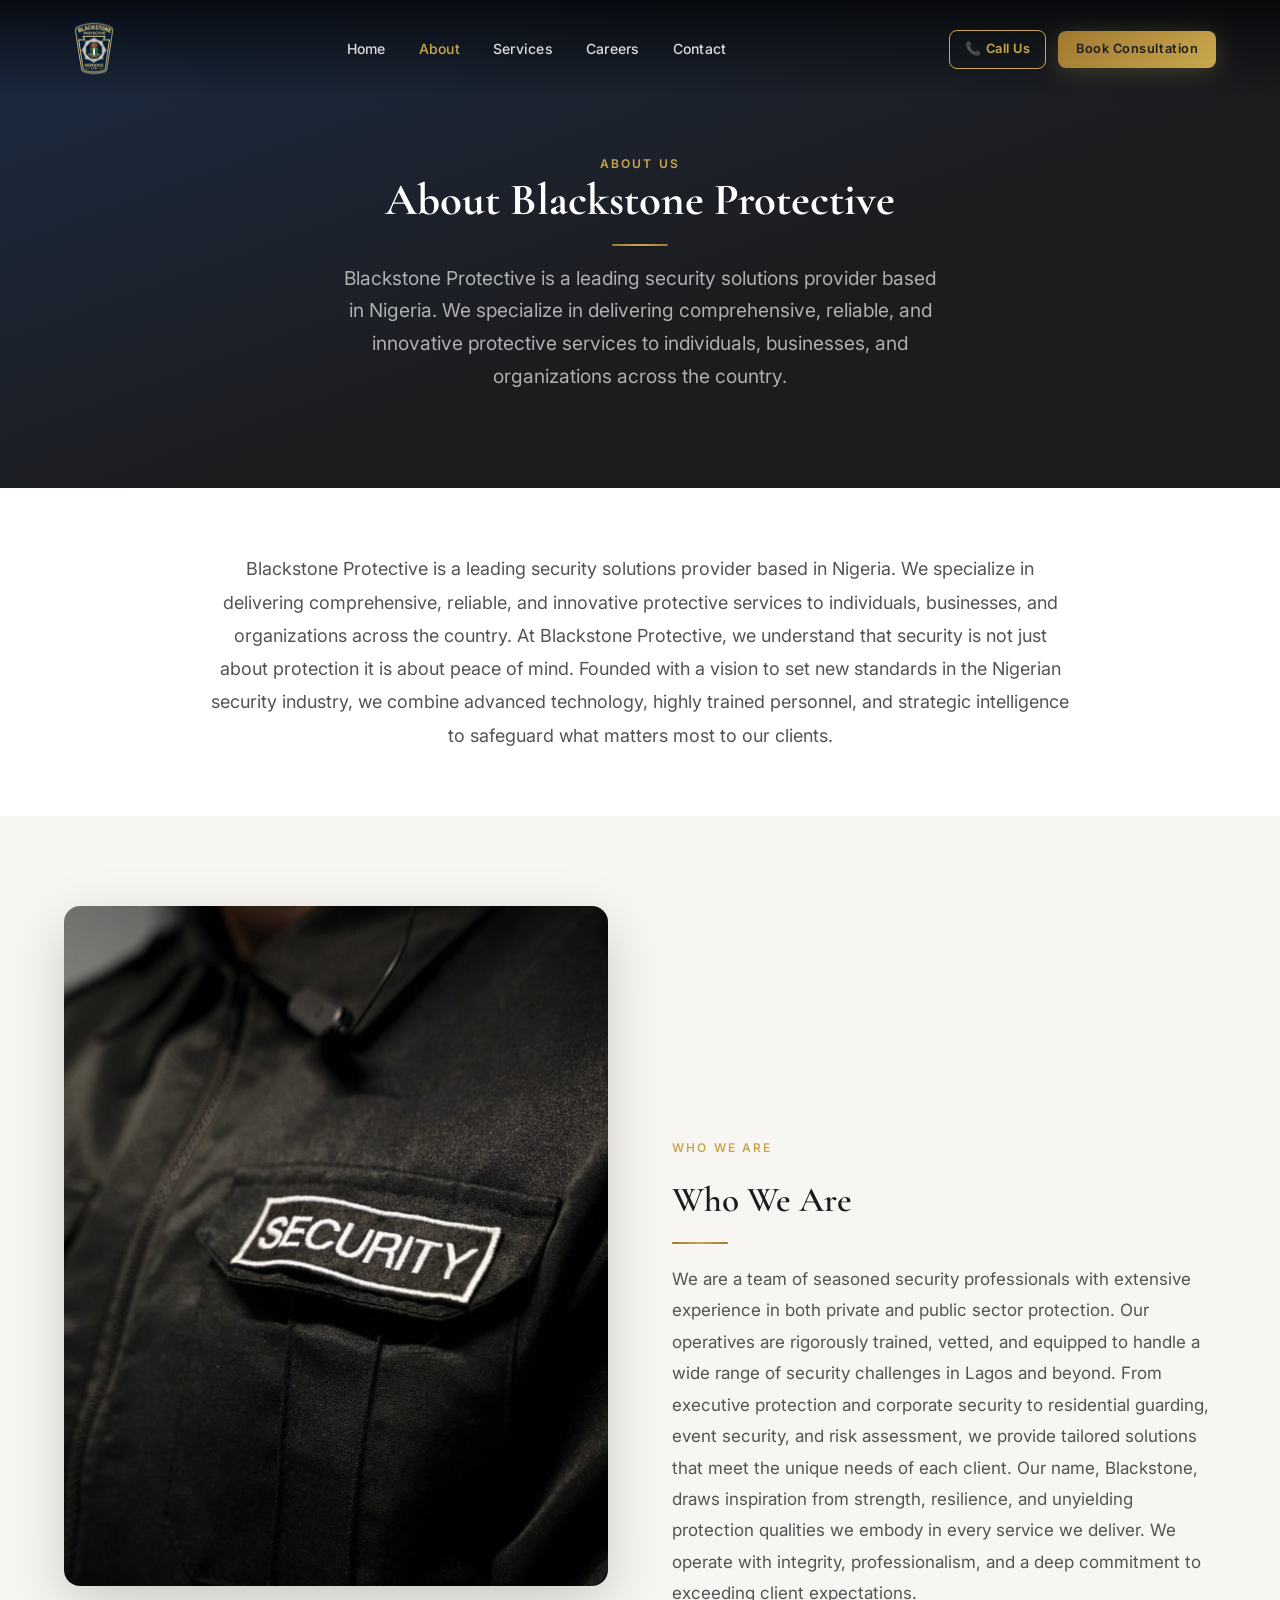
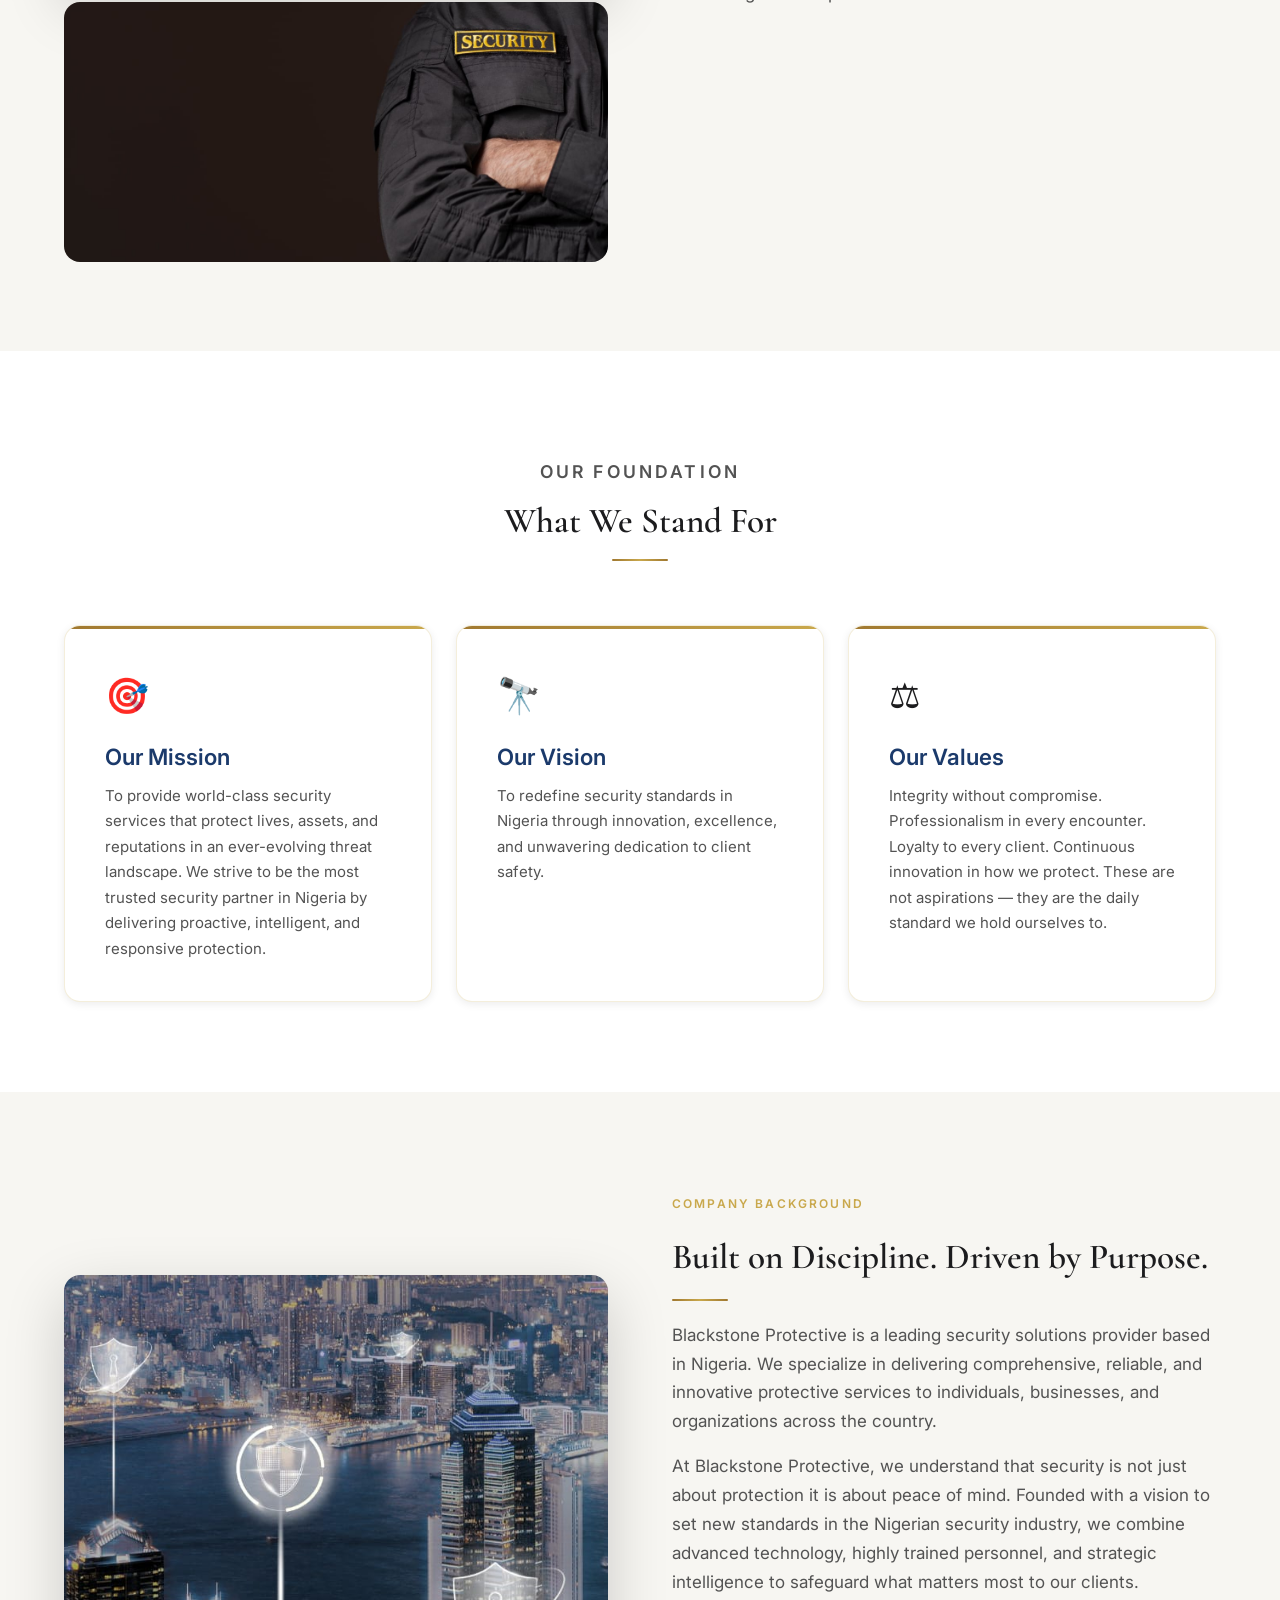
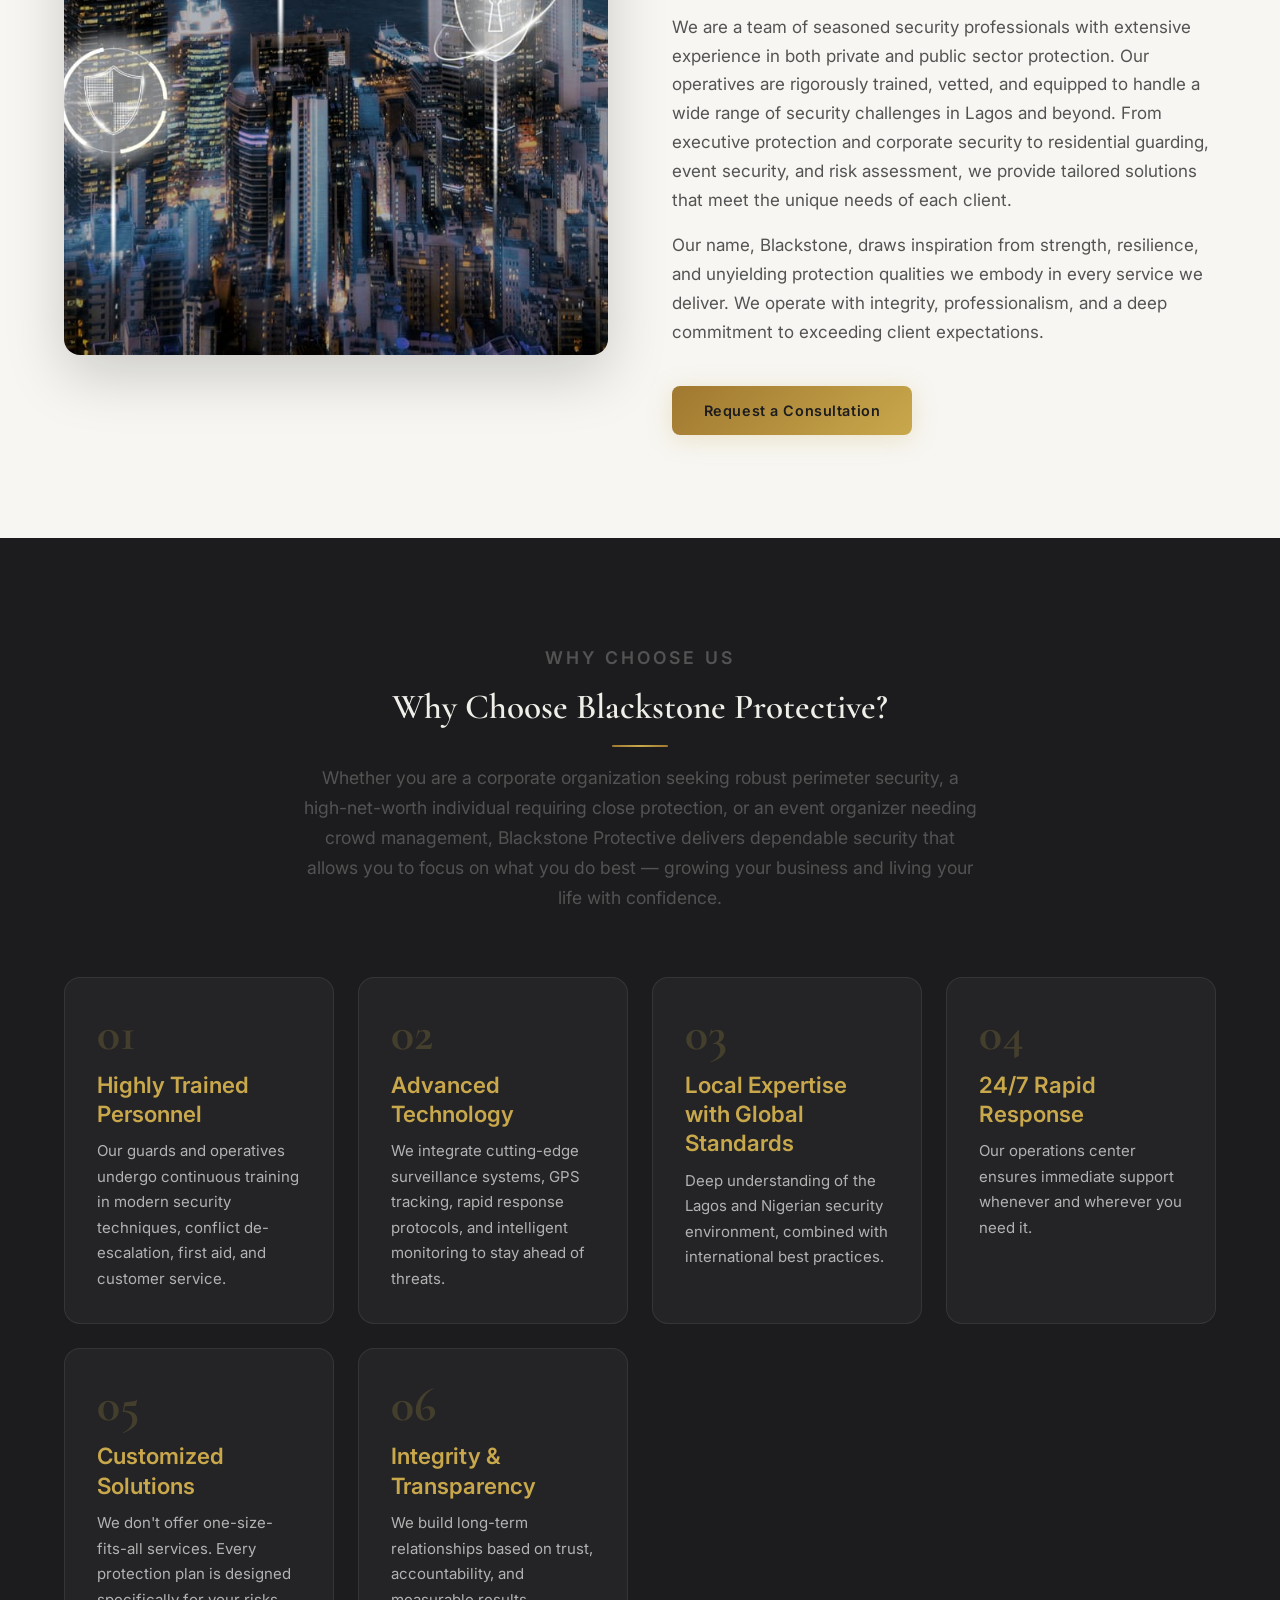
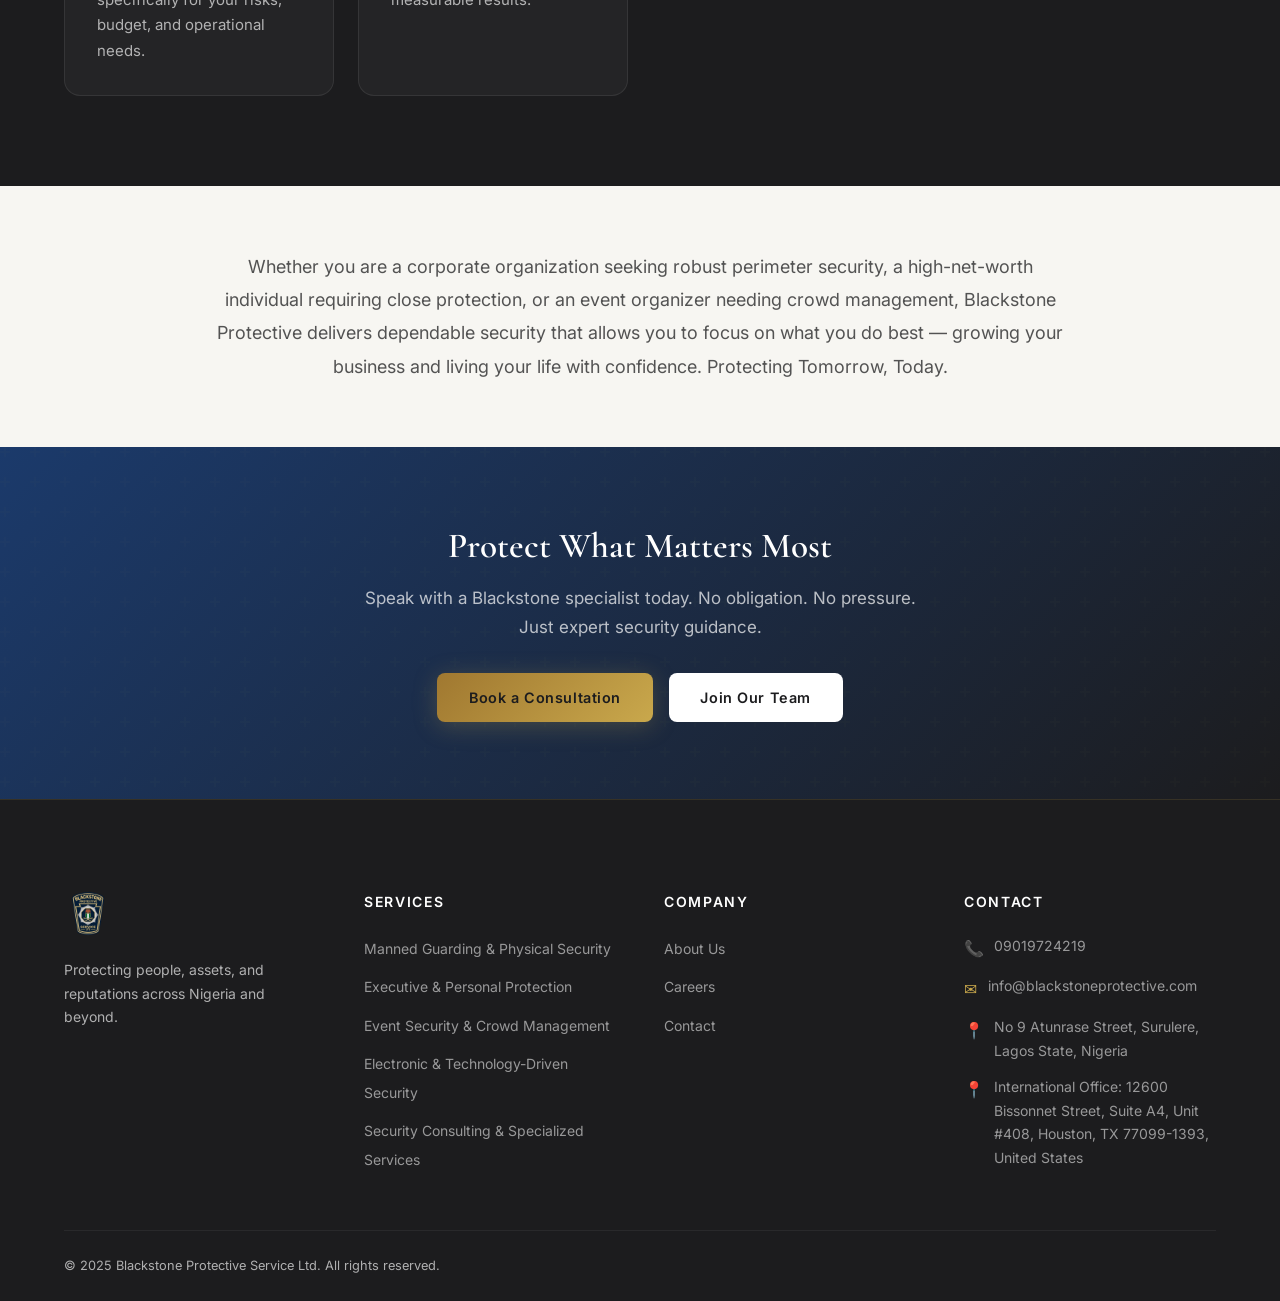
==== commit 602f1e8b: "Fix CV upload attachment and add international address" ====
--- a/about.html
+++ b/about.html
@@ -196,6 +196,7 @@
         <div class="footer-contact-item"><span class="icon">📞</span><a href="tel:09019724219">09019724219</a></div>
         <div class="footer-contact-item"><span class="icon">✉️</span><a href="mailto:info@blackstoneprotective.com">info@blackstoneprotective.com</a></div>
         <div class="footer-contact-item"><span class="icon">📍</span><span>No 9 Atunrase Street, Surulere, Lagos State, Nigeria</span></div>
+        <div class="footer-contact-item"><span class="icon">📍</span><span>International Office: 12600 Bissonnet Street, Suite A4, Unit #408, Houston, TX 77099-1393, United States</span></div>
       </div>
     </div>
     <div class="footer-bottom">
